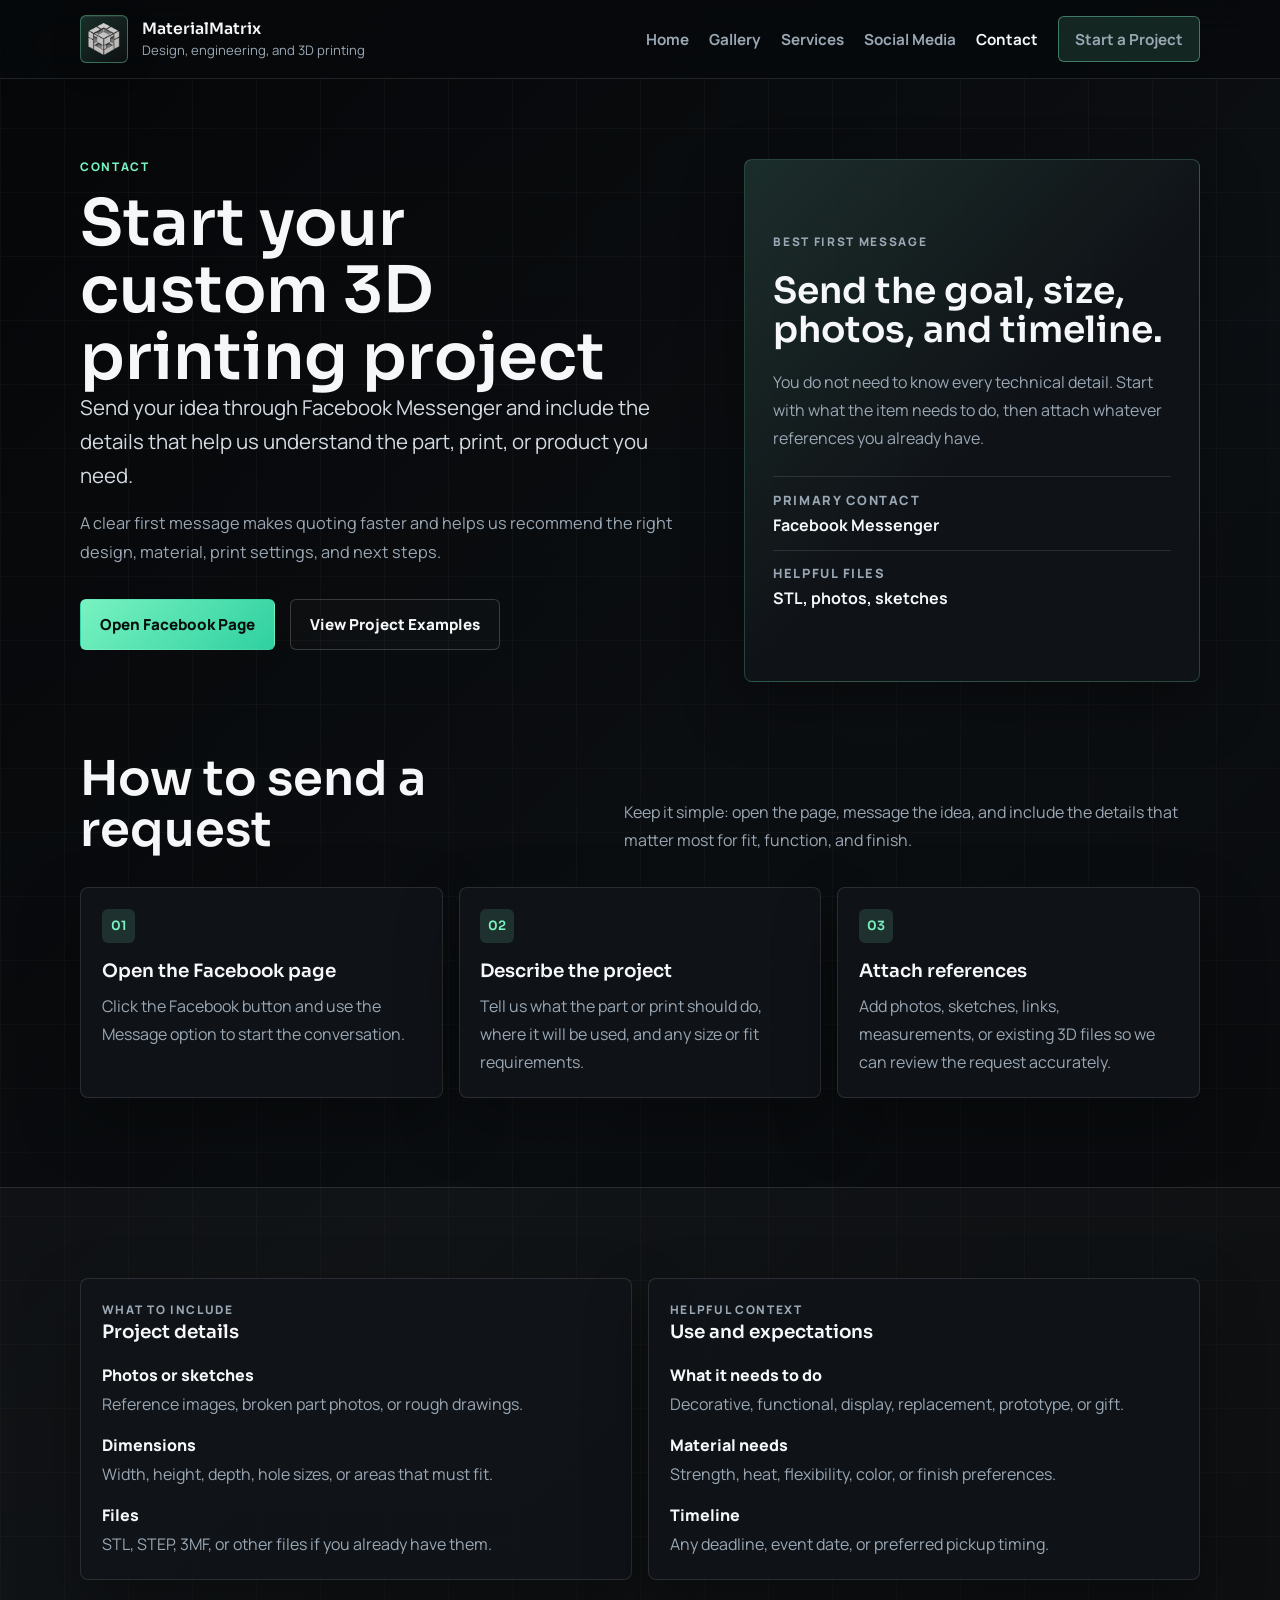
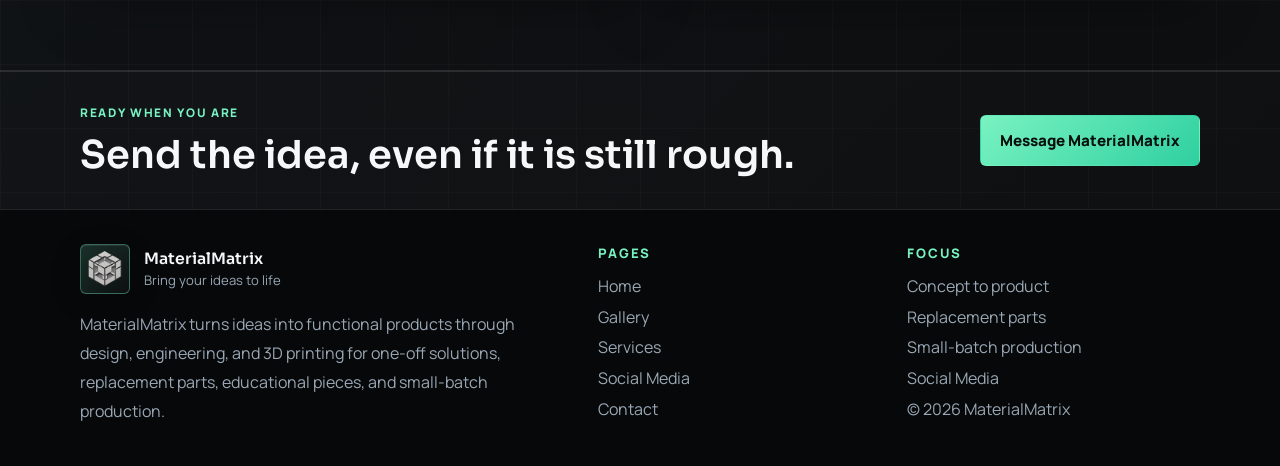
==== contact.html @ 92d4cbe0 "reformatted contact page" ====
<!DOCTYPE html>
<html lang="en">
  <head>
    <meta charset="UTF-8" />
    <meta name="viewport" content="width=device-width, initial-scale=1.0" />
    <meta
      name="description"
      content="Contact Material Matrix for custom 3D printing in Papillion, Omaha, Council Bluffs, and nearby areas. Send project requests through Facebook Messenger with photos, dimensions, files, and part details."
    />
    <link rel="canonical" href="https://materialmatrix.github.io/contact.html" />
    <meta name="author" content="Material Matrix" />
    <meta property="og:locale" content="en_US" />
    <meta property="og:type" content="website" />
    <meta property="og:site_name" content="Material Matrix" />
    <meta property="og:title" content="Contact Material Matrix | Custom 3D Printing Papillion" />
    <meta
      property="og:description"
      content="Contact Material Matrix for custom 3D printing in Papillion, Omaha, Council Bluffs, and nearby areas. Send project requests through Facebook Messenger with photos, dimensions, files, and part details."
    />
    <meta property="og:url" content="https://materialmatrix.github.io/contact.html" />
    <meta
      property="og:image"
      content="https://materialmatrix.github.io/assets/images/work/tacoma-tailgate.jpg"
    />
    <meta
      property="og:image:alt"
      content="Contact Material Matrix to start a custom 3D printing project"
    />
    <meta name="twitter:card" content="summary_large_image" />
    <meta
      name="twitter:title"
      content="Contact Material Matrix | Custom 3D Printing Papillion"
    />
    <meta
      name="twitter:description"
      content="Start a custom 3D printing or design project with Material Matrix through Facebook Messenger."
    />
    <meta
      name="twitter:image"
      content="https://materialmatrix.github.io/assets/images/work/tacoma-tailgate.jpg"
    />
    <title>MaterialMatrix | Contact</title>
    <link rel="preconnect" href="https://fonts.googleapis.com" />
    <link rel="preconnect" href="https://fonts.gstatic.com" crossorigin />
    <link
      href="https://fonts.googleapis.com/css2?family=Manrope:wght@400;500;600;700;800&family=Sora:wght@400;500;600;700&display=swap"
      rel="stylesheet"
    />
    <link rel="icon" type="image/png" href="assets/images/materialmatrix-logo.png" />
    <link rel="stylesheet" href="assets/css/styles.css?v=20260602" />
    <script src="assets/js/main.js" defer></script>
    <script type="application/ld+json">
      {
        "@context": "https://schema.org",
        "@type": "ContactPage",
        "name": "Contact Material Matrix",
        "url": "https://materialmatrix.github.io/contact.html",
        "description": "Start a custom 3D printing or design project with Material Matrix in Papillion, Omaha, Council Bluffs, Carter Lake, and surrounding areas.",
        "mainEntity": {
          "@type": "LocalBusiness",
          "@id": "https://materialmatrix.github.io/#localbusiness",
          "email": "mailto:materialmatrix3d@gmail.com",
          "openingHours": "Mo-Su 00:00-23:59",
          "sameAs": [
            "https://www.facebook.com/profile.php?id=61560763095133"
          ]
        }
      }
    </script>
  </head>
  <body>
    <header class="site-header">
      <div class="container nav-shell">
        <a class="brand" href="index.html">
          <span class="brand-mark">
            <img
              class="brand-logo"
              src="assets/images/materialmatrix-logo.png"
              alt=""
            />
          </span>
          <span class="brand-copy">
            <strong>MaterialMatrix</strong>
            <span>Design, engineering, and 3D printing</span>
          </span>
        </a>

        <button
          class="nav-toggle"
          type="button"
          aria-expanded="false"
          aria-label="Toggle navigation"
          data-nav-toggle
        >
          <span></span>
          <span></span>
          <span></span>
        </button>

        <nav class="site-nav" aria-label="Primary navigation" data-nav>
          <a href="index.html">Home</a>
          <a href="gallery.html">Gallery</a>
          <a href="services.html">Services</a>
          <a href="social-media.html">Social Media</a>
          <a class="active" aria-current="page" href="contact.html">Contact</a>
          <a class="nav-cta" href="contact.html">Start a Project</a>
        </nav>
      </div>
    </header>

    <main>
      <section class="page-hero contact-hero">
        <div class="container contact-hero-grid">
          <div class="contact-hero-copy">
            <p class="eyebrow">Contact</p>
            <h1>Start your custom 3D printing project</h1>
            <p class="hero-text">
              Send your idea through Facebook Messenger and include the details
              that help us understand the part, print, or product you need.
            </p>
            <p class="supporting-copy">
              A clear first message makes quoting faster and helps us recommend
              the right design, material, print settings, and next steps.
            </p>
            <div class="hero-actions">
              <a
                class="button button-primary"
                href="https://www.facebook.com/profile.php?id=61560763095133"
                target="_blank"
                rel="noreferrer"
                >Open Facebook Page</a
              >
              <a class="button button-secondary" href="gallery.html"
                >View Project Examples</a
              >
            </div>
          </div>

          <aside class="contact-action-panel" aria-label="Project request summary">
            <p class="eyebrow">Best first message</p>
            <h2>Send the goal, size, photos, and timeline.</h2>
            <p>
              You do not need to know every technical detail. Start with what
              the item needs to do, then attach whatever references you already
              have.
            </p>
            <div class="contact-response-grid">
              <div>
                <span>Primary contact</span>
                <strong>Facebook Messenger</strong>
              </div>
              <div>
                <span>Helpful files</span>
                <strong>STL, photos, sketches</strong>
              </div>
            </div>
          </aside>
        </div>
      </section>

      <section class="section contact-process-section">
        <div class="container">
          <div class="section-heading">
            <h2>How to send a request</h2>
            <p>
              Keep it simple: open the page, message the idea, and include the
              details that matter most for fit, function, and finish.
            </p>
          </div>

          <div class="contact-process-grid">
            <article class="process-step">
              <span class="step-index">01</span>
              <h3>Open the Facebook page</h3>
              <p>
                Click the Facebook button and use the Message option to start
                the conversation.
              </p>
            </article>

            <article class="process-step">
              <span class="step-index">02</span>
              <h3>Describe the project</h3>
              <p>
                Tell us what the part or print should do, where it will be used,
                and any size or fit requirements.
              </p>
            </article>

            <article class="process-step">
              <span class="step-index">03</span>
              <h3>Attach references</h3>
              <p>
                Add photos, sketches, links, measurements, or existing 3D files
                so we can review the request accurately.
              </p>
            </article>
          </div>
        </div>
      </section>

      <section class="section section-alt">
        <div class="container contact-details-grid">
          <article class="info-card">
            <p class="eyebrow">What to include</p>
            <h3>Project details</h3>
            <div class="detail-stack">
              <div class="detail-item">
                <strong>Photos or sketches</strong>
                <span>Reference images, broken part photos, or rough drawings.</span>
              </div>
              <div class="detail-item">
                <strong>Dimensions</strong>
                <span>Width, height, depth, hole sizes, or areas that must fit.</span>
              </div>
              <div class="detail-item">
                <strong>Files</strong>
                <span>STL, STEP, 3MF, or other files if you already have them.</span>
              </div>
            </div>
          </article>

          <article class="info-card">
            <p class="eyebrow">Helpful context</p>
            <h3>Use and expectations</h3>
            <div class="detail-stack">
              <div class="detail-item">
                <strong>What it needs to do</strong>
                <span>Decorative, functional, display, replacement, prototype, or gift.</span>
              </div>
              <div class="detail-item">
                <strong>Material needs</strong>
                <span>Strength, heat, flexibility, color, or finish preferences.</span>
              </div>
              <div class="detail-item">
                <strong>Timeline</strong>
                <span>Any deadline, event date, or preferred pickup timing.</span>
              </div>
            </div>
          </article>
        </div>
      </section>

      <section class="cta-band">
        <div class="container cta-band-inner">
          <div>
            <p class="eyebrow">Ready when you are</p>
            <h2>Send the idea, even if it is still rough.</h2>
          </div>
          <a
            class="button button-primary"
            href="https://www.facebook.com/profile.php?id=61560763095133"
            target="_blank"
            rel="noreferrer"
            >Message MaterialMatrix</a
          >
        </div>
      </section>
    </main>

    <footer class="site-footer">
      <div class="container footer-grid">
        <div>
          <a class="brand footer-brand" href="index.html">
            <span class="brand-mark">
              <img
                class="brand-logo"
                src="assets/images/materialmatrix-logo.png"
                alt=""
              />
            </span>
            <span class="brand-copy">
              <strong>MaterialMatrix</strong>
              <span>Bring your ideas to life</span>
            </span>
          </a>
          <p class="footer-copy">
            MaterialMatrix turns ideas into functional products through design,
            engineering, and 3D printing for one-off solutions, replacement
            parts, educational pieces, and small-batch production.
          </p>
        </div>

        <div>
          <p class="footer-heading">Pages</p>
          <div class="footer-links">
            <a href="index.html">Home</a>
            <a href="gallery.html">Gallery</a>
            <a href="services.html">Services</a>
            <a href="social-media.html">Social Media</a>
            <a href="contact.html">Contact</a>
          </div>
        </div>

        <div>
          <p class="footer-heading">Focus</p>
          <div class="footer-links">
            <span>Concept to product</span>
            <span>Replacement parts</span>
            <span>Small-batch production</span>
            <a href="social-media.html">Social Media</a>
            <span>&copy; <span data-year></span> MaterialMatrix</span>
          </div>
        </div>
      </div>
    </footer>
  </body>
</html>
---- assets/css/styles.css ----
:root {
  --bg: #090b0d;
  --bg-elevated: rgba(16, 20, 24, 0.88);
  --bg-soft: rgba(27, 33, 40, 0.88);
  --panel: rgba(18, 22, 27, 0.94);
  --border: rgba(255, 255, 255, 0.11);
  --border-strong: rgba(255, 255, 255, 0.18);
  --text: #f5f7f9;
  --text-soft: #d4dbe2;
  --muted: #9aa7b4;
  --accent: #79f2c1;
  --accent-strong: #2fd0a0;
  --accent-soft: rgba(121, 242, 193, 0.12);
  --shadow: 0 24px 60px rgba(0, 0, 0, 0.34);
  --max-width: 1120px;
  --radius: 8px;
}

*,
*::before,
*::after {
  box-sizing: border-box;
}

html {
  scroll-behavior: smooth;
}

body {
  margin: 0;
  min-height: 100vh;
  overflow-x: hidden;
  font-family: "Manrope", sans-serif;
  color: var(--text);
  background:
    linear-gradient(180deg, rgba(0, 0, 0, 0.16), rgba(0, 0, 0, 0.38)),
    linear-gradient(rgba(255, 255, 255, 0.03) 1px, transparent 1px),
    linear-gradient(90deg, rgba(255, 255, 255, 0.03) 1px, transparent 1px),
    linear-gradient(135deg, #060709 0%, #0f1317 48%, #090b0d 100%);
  background-size: auto, 64px 64px, 64px 64px, auto;
}

img {
  display: block;
  max-width: 100%;
}

a {
  color: inherit;
  text-decoration: none;
}

button,
input,
textarea,
select {
  font: inherit;
}

.container {
  width: min(var(--max-width), calc(100% - 2rem));
  margin: 0 auto;
}

.eyebrow {
  margin: 0 0 0.85rem;
  font-size: 0.74rem;
  font-weight: 800;
  line-height: 1.4;
  letter-spacing: 0.14em;
  text-transform: uppercase;
  color: var(--accent);
}

.supporting-copy {
  margin: 0;
  max-width: 38rem;
  font-size: 1.02rem;
  line-height: 1.8;
  color: var(--muted);
}

.section-title,
.section-heading h2,
.cta-band h2,
.page-hero h1,
.hero h1,
.contact-form-card h2,
.contact-sidecard h2 {
  margin: 0;
  font-family: "Sora", sans-serif;
  font-weight: 600;
  line-height: 1.05;
}

.site-header {
  position: sticky;
  top: 0;
  z-index: 100;
  border-bottom: 1px solid var(--border);
  background: rgba(7, 9, 11, 0.82);
  backdrop-filter: blur(18px);
}

.nav-shell {
  position: relative;
  display: flex;
  align-items: center;
  justify-content: space-between;
  gap: 1.25rem;
  min-height: 4.9rem;
}

.brand {
  display: inline-flex;
  align-items: center;
  gap: 0.85rem;
  min-width: 0;
}

.brand-mark {
  display: inline-flex;
  align-items: center;
  justify-content: center;
  width: 3rem;
  height: 3rem;
  flex: 0 0 auto;
  padding: 0.28rem;
  border: 1px solid rgba(121, 242, 193, 0.38);
  border-radius: 6px;
  background: linear-gradient(135deg, rgba(121, 242, 193, 0.18), rgba(255, 255, 255, 0.04));
  box-shadow: inset 0 1px 0 rgba(255, 255, 255, 0.08);
}

.brand-logo {
  width: 100%;
  height: 100%;
  object-fit: contain;
  filter: drop-shadow(0 8px 18px rgba(0, 0, 0, 0.28));
}

.brand-copy {
  display: grid;
  gap: 0.1rem;
}

.brand-copy strong {
  font-family: "Sora", sans-serif;
  font-size: 0.98rem;
  font-weight: 600;
}

.brand-copy span:last-child {
  font-size: 0.82rem;
  color: var(--muted);
}

.site-nav {
  display: flex;
  align-items: center;
  gap: 1.25rem;
}

.site-nav a {
  font-size: 0.95rem;
  font-weight: 700;
  color: var(--muted);
  transition: color 160ms ease, border-color 160ms ease, background-color 160ms ease;
}

.site-nav a:hover,
.site-nav a.active {
  color: var(--text);
}

.nav-cta {
  display: inline-flex;
  align-items: center;
  justify-content: center;
  min-height: 2.9rem;
  padding: 0 1rem;
  border: 1px solid rgba(121, 242, 193, 0.42);
  border-radius: 6px;
  background: rgba(121, 242, 193, 0.12);
  color: var(--text);
  cursor: pointer;
}

.nav-toggle {
  display: none;
  width: 3rem;
  height: 3rem;
  padding: 0.7rem;
  border: 1px solid var(--border);
  border-radius: 6px;
  background: rgba(255, 255, 255, 0.03);
  color: var(--text);
  cursor: pointer;
}

.nav-toggle span {
  display: block;
  width: 100%;
  height: 2px;
  margin: 0.22rem 0;
  background: currentColor;
}

.hero {
  padding: clamp(4rem, 8vw, 7rem) 0 4rem;
}

.hero-grid,
.page-hero-grid,
.showcase-grid,
.split-grid,
.contact-layout {
  display: grid;
  grid-template-columns: minmax(0, 1.04fr) minmax(0, 0.96fr);
  gap: clamp(1.5rem, 4vw, 3.25rem);
  align-items: center;
}

.hero-grid > *,
.page-hero-grid > *,
.showcase-grid > *,
.split-grid > *,
.contact-layout > * {
  min-width: 0;
}

.hero h1 {
  max-width: 9ch;
  font-size: clamp(2.75rem, 7vw, 5.5rem);
}

.hero-text {
  margin: 0 0 1rem;
  font-size: clamp(1.08rem, 2vw, 1.28rem);
  line-height: 1.65;
  color: var(--text-soft);
}

.hero-actions {
  display: flex;
  flex-wrap: wrap;
  gap: 0.9rem;
  margin: 2rem 0;
}

.button {
  display: inline-flex;
  align-items: center;
  justify-content: center;
  min-height: 3.2rem;
  padding: 0 1.2rem;
  border: 1px solid transparent;
  border-radius: 6px;
  font-size: 0.95rem;
  font-weight: 800;
  line-height: 1;
  cursor: pointer;
  transition: transform 160ms ease, border-color 160ms ease, background-color 160ms ease;
}

.button:hover {
  transform: translateY(-1px);
}

.button-primary {
  background: linear-gradient(135deg, var(--accent), var(--accent-strong));
  color: #07100d;
}

.button-secondary {
  border-color: var(--border-strong);
  background: rgba(255, 255, 255, 0.02);
  color: var(--text);
}

.hero-media img,
.page-image img,
.showcase-panel img,
.gallery-card img {
  width: 100%;
  border: 1px solid var(--border);
  border-radius: var(--radius);
  box-shadow: var(--shadow);
  object-fit: cover;
}

.hero-media img {
  aspect-ratio: 4 / 5;
}

.hero-media-banner img {
  aspect-ratio: 1 / 1;
  height: auto;
  object-fit: contain;
  object-position: center;
}

.page-image img {
  aspect-ratio: 4 / 5;
  transition: opacity 280ms ease, transform 280ms ease;
}

.page-image,
.gallery-card-media {
  position: relative;
}

.page-image.is-rotating img,
.gallery-card-media.is-rotating img.is-active {
  opacity: 0.45;
  transform: scale(0.985);
}

.page-image-controls {
  position: absolute;
  right: 1rem;
  bottom: 1rem;
  z-index: 3;
  display: flex;
  gap: 0.55rem;
}

.page-image-button {
  display: inline-flex;
  align-items: center;
  justify-content: center;
  width: 2.6rem;
  height: 2.6rem;
  padding: 0;
  border: 1px solid rgba(121, 242, 193, 0.22);
  border-radius: 999px;
  background: rgba(9, 11, 13, 0.74);
  color: var(--text);
  box-shadow: var(--shadow);
  backdrop-filter: blur(12px);
  cursor: pointer;
  transition: transform 160ms ease, border-color 160ms ease, background-color 160ms ease;
}

.page-image-button:hover {
  transform: translateY(-1px);
  border-color: rgba(121, 242, 193, 0.44);
  background: rgba(17, 21, 25, 0.9);
}

.page-image-button:focus-visible {
  outline: 2px solid rgba(121, 242, 193, 0.7);
  outline-offset: 3px;
}

.page-image-button:disabled {
  opacity: 0.45;
  cursor: default;
  transform: none;
}

.page-image-button span {
  font-size: 1rem;
  line-height: 1;
}

.page-image-progress {
  position: absolute;
  right: 1rem;
  bottom: 0.7rem;
  left: 1rem;
  z-index: 1;
  pointer-events: none;
  height: 0.22rem;
  overflow: hidden;
  border-radius: 999px;
  background: rgba(255, 255, 255, 0.14);
  box-shadow: inset 0 1px 0 rgba(255, 255, 255, 0.06);
}

.page-image-progress-bar {
  display: block;
  width: 100%;
  height: 100%;
  transform: scaleX(0);
  transform-origin: left center;
  background: linear-gradient(90deg, var(--accent), var(--accent-strong));
}

.showcase-panel img {
  aspect-ratio: 4 / 5;
}

.gallery-card img {
  aspect-ratio: 4 / 5;
  margin-bottom: 1rem;
}

.gallery-card-media {
  aspect-ratio: 4 / 5;
  margin-bottom: 1rem;
  overflow: hidden;
  border-radius: var(--radius);
}

.gallery-card-media img {
  position: absolute;
  inset: 0;
  display: block;
  height: 100%;
  margin-bottom: 0;
  opacity: 0;
  transition: opacity 280ms ease, transform 280ms ease;
}

.gallery-card-media img.is-active {
  opacity: 1;
}

.gallery-card-media-contain {
  background: #111719;
}

.gallery-card-media-contain img {
  object-fit: contain;
}

.hero-meta,
.metrics-grid,
.grid-3,
.services-grid,
.gallery-grid,
.process-grid,
.footer-grid {
  display: grid;
  gap: 1rem;
}

.hero-meta {
  grid-template-columns: repeat(3, minmax(0, 1fr));
  margin-top: 1.75rem;
}

.hero-meta div {
  padding-top: 0.9rem;
  border-top: 1px solid var(--border);
}

.hero-meta span {
  display: block;
  margin-bottom: 0.35rem;
  font-size: 0.74rem;
  font-weight: 800;
  line-height: 1.4;
  letter-spacing: 0.14em;
  text-transform: uppercase;
  color: var(--muted);
}

.hero-meta strong {
  display: block;
  font-size: 0.97rem;
  line-height: 1.6;
}

.metrics-strip {
  border-top: 1px solid var(--border);
  border-bottom: 1px solid var(--border);
  background:
    radial-gradient(circle at 20% 0%, rgba(121, 242, 193, 0.1), transparent 34rem),
    rgba(255, 255, 255, 0.02);
}

.metrics-grid {
  grid-template-columns: repeat(2, minmax(0, 1fr));
  padding: 1.35rem 0;
}

.metric {
  min-height: 9rem;
  padding: 1.25rem;
  border: 1px solid var(--border);
  border-radius: var(--radius);
  background: linear-gradient(135deg, rgba(18, 22, 27, 0.78), rgba(18, 22, 27, 0.42));
}

.metric strong {
  display: block;
  margin-bottom: 0.3rem;
  font-family: "Sora", sans-serif;
  font-size: 1.18rem;
  font-weight: 600;
}

.metric-label {
  display: block;
  margin-bottom: 0.35rem;
  font-size: 0.74rem;
  font-weight: 800;
  letter-spacing: 0.14em;
  text-transform: uppercase;
  color: var(--accent);
}

.metric .metric-count {
  color: var(--text);
  font-size: clamp(2rem, 5vw, 3rem);
  line-height: 1;
}

.metric span {
  color: var(--muted);
  line-height: 1.7;
}

.section {
  padding: clamp(3.5rem, 7vw, 6rem) 0;
}

.section-alt {
  background: rgba(255, 255, 255, 0.025);
  border-top: 1px solid var(--border);
  border-bottom: 1px solid var(--border);
}

.page-hero {
  padding: clamp(3.5rem, 7vw, 5rem) 0 2.5rem;
}

.page-hero h1 {
  max-width: 12ch;
  font-size: clamp(2.35rem, 5vw, 4.1rem);
}

.section-heading {
  display: flex;
  align-items: end;
  justify-content: space-between;
  gap: 1.5rem;
  margin-bottom: 2rem;
}

.section-heading h2 {
  max-width: 10ch;
  font-size: clamp(2rem, 4vw, 3rem);
}

.section-heading p {
  margin: 0;
  max-width: 36rem;
  color: var(--muted);
  line-height: 1.8;
}

.grid-3,
.gallery-grid {
  grid-template-columns: repeat(3, minmax(0, 1fr));
}

.services-grid {
  grid-template-columns: repeat(2, minmax(0, 1fr));
}

.process-grid {
  grid-template-columns: repeat(4, minmax(0, 1fr));
}

.feature-card,
.service-card,
.gallery-card,
.process-step,
.info-card,
.contact-form-card,
.contact-sidecard {
  padding: 1.3rem;
  border: 1px solid var(--border);
  border-radius: var(--radius);
  background: var(--bg-elevated);
  box-shadow: var(--shadow);
}

.feature-card h3,
.service-card h3,
.gallery-card h3,
.process-step h3,
.info-card h3 {
  margin: 0 0 0.65rem;
  font-family: "Sora", sans-serif;
  font-size: 1.15rem;
  font-weight: 600;
}

.feature-card p,
.service-card p,
.gallery-card p,
.process-step p,
.info-card p,
.contact-form-card p,
.contact-sidecard p,
.detail-item span {
  margin: 0;
  color: var(--muted);
  line-height: 1.75;
}

.detail-stack {
  display: grid;
  gap: 1rem;
  margin-top: 1.3rem;
}

.detail-item {
  display: grid;
  gap: 0.25rem;
}

.detail-item strong {
  font-size: 1rem;
  font-weight: 800;
}

.showcase-panel {
  display: grid;
  gap: 1rem;
}

.tag-list {
  display: flex;
  flex-wrap: wrap;
  gap: 0.55rem;
}

.tag {
  display: inline-flex;
  align-items: center;
  justify-content: center;
  min-height: 2rem;
  padding: 0 0.72rem;
  border: 1px solid rgba(121, 242, 193, 0.22);
  border-radius: 999px;
  background: var(--accent-soft);
  font-size: 0.82rem;
  font-weight: 700;
  color: var(--text-soft);
}

.material-tags {
  margin-top: 1.5rem;
}

.step-index {
  display: inline-flex;
  align-items: center;
  justify-content: center;
  width: 2.1rem;
  height: 2.1rem;
  margin-bottom: 1rem;
  border-radius: 6px;
  background: rgba(121, 242, 193, 0.14);
  color: var(--accent);
  font-family: "Sora", sans-serif;
  font-size: 0.8rem;
  font-weight: 600;
}

.cta-band {
  padding: 2.1rem 0;
  border-top: 1px solid var(--border);
  background: rgba(255, 255, 255, 0.03);
}

.cta-band-inner {
  display: flex;
  align-items: center;
  justify-content: space-between;
  gap: 1.5rem;
}

.cta-band h2 {
  font-size: clamp(1.8rem, 3vw, 2.5rem);
}

.site-footer {
  border-top: 1px solid var(--border);
  background: rgba(6, 8, 10, 0.88);
}

.footer-grid {
  grid-template-columns: 1.2fr 0.7fr 0.7fr;
  padding: 2.1rem 0 2.5rem;
}

.footer-brand {
  margin-bottom: 1rem;
}

.footer-brand .brand-mark {
  width: 3.15rem;
  height: 3.15rem;
}

.footer-heading {
  margin: 0 0 0.8rem;
  font-size: 0.82rem;
  font-weight: 800;
  letter-spacing: 0.14em;
  text-transform: uppercase;
  color: var(--accent);
}

.footer-copy {
  margin: 0;
  max-width: 30rem;
  color: var(--muted);
  line-height: 1.8;
}

.footer-links {
  display: grid;
  gap: 0.55rem;
}

.footer-links a,
.footer-links span {
  color: var(--muted);
}

.contact-form-card h2,
.contact-sidecard h2 {
  margin-bottom: 1.2rem;
  font-size: clamp(1.7rem, 3vw, 2.15rem);
}

.field-grid {
  display: grid;
  grid-template-columns: repeat(2, minmax(0, 1fr));
  gap: 1rem;
}

.field {
  display: grid;
  gap: 0.45rem;
  margin-bottom: 1rem;
}

.field span {
  font-size: 0.9rem;
  font-weight: 700;
  color: var(--text-soft);
}

.field input,
.field select,
.field textarea {
  width: 100%;
  padding: 0.92rem 1rem;
  border: 1px solid var(--border);
  border-radius: 6px;
  background: rgba(7, 9, 11, 0.8);
  color: var(--text);
  transition: border-color 160ms ease, box-shadow 160ms ease;
}

.field textarea {
  min-height: 9.5rem;
  resize: vertical;
}

.field input:focus,
.field select:focus,
.field textarea:focus {
  outline: none;
  border-color: rgba(121, 242, 193, 0.45);
  box-shadow: 0 0 0 3px rgba(121, 242, 193, 0.12);
}

.form-status {
  margin-top: 1rem;
  padding: 0.9rem 1rem;
  border: 1px solid rgba(121, 242, 193, 0.26);
  border-radius: 6px;
  background: rgba(121, 242, 193, 0.08);
  color: var(--text-soft);
}

.contact-note {
  margin-top: 1.5rem;
  padding-top: 1.25rem;
  border-top: 1px solid var(--border);
}

.youtube-note {
  display: grid;
  gap: 0.9rem;
}

.youtube-note h3 {
  margin: 0;
  font-family: "Sora", sans-serif;
  font-size: 1.05rem;
  font-weight: 600;
}

.social-button {
  width: fit-content;
}

.contact-side-stack {
  display: grid;
  gap: 1rem;
}

.contact-redirect-inner {
  display: grid;
  gap: 1rem;
  max-width: 42rem;
}

.contact-hero {
  padding-bottom: clamp(3rem, 6vw, 4.5rem);
}

.contact-hero-grid {
  display: grid;
  grid-template-columns: minmax(0, 1.15fr) minmax(18rem, 0.85fr);
  gap: clamp(1.4rem, 4vw, 3rem);
  align-items: stretch;
}

.contact-hero-copy {
  display: grid;
  align-content: center;
}

.contact-hero-copy h1 {
  max-width: 12ch;
}

.contact-action-panel {
  display: grid;
  align-content: center;
  gap: 1.15rem;
  min-height: 100%;
  padding: clamp(1.25rem, 3vw, 1.75rem);
  border: 1px solid rgba(121, 242, 193, 0.22);
  border-radius: var(--radius);
  background:
    linear-gradient(135deg, rgba(121, 242, 193, 0.12), transparent 54%),
    var(--bg-elevated);
  box-shadow: var(--shadow);
}

.contact-action-panel h2 {
  margin: 0;
  font-family: "Sora", sans-serif;
  font-size: clamp(1.65rem, 3vw, 2.25rem);
  font-weight: 600;
  line-height: 1.1;
}

.contact-action-panel p {
  margin: 0;
  color: var(--muted);
  line-height: 1.75;
}

.contact-response-grid {
  display: grid;
  gap: 0.8rem;
  margin-top: 0.35rem;
}

.contact-response-grid div {
  padding-top: 0.85rem;
  border-top: 1px solid var(--border);
}

.contact-response-grid span {
  display: block;
  margin-bottom: 0.25rem;
  color: var(--muted);
  font-size: 0.8rem;
  font-weight: 800;
  letter-spacing: 0.12em;
  text-transform: uppercase;
}

.contact-response-grid strong {
  display: block;
  font-size: 1rem;
  line-height: 1.5;
}

.contact-process-section {
  padding-top: 0;
}

.contact-process-grid,
.contact-details-grid {
  display: grid;
  grid-template-columns: repeat(3, minmax(0, 1fr));
  gap: 1rem;
}

.contact-details-grid {
  grid-template-columns: repeat(2, minmax(0, 1fr));
}

.contact-inline-steps {
  display: grid;
  gap: 0.85rem;
  margin-top: 1.4rem;
}

.contact-inline-steps p {
  margin: 0;
  color: var(--text-soft);
  line-height: 1.7;
}

.qr-link {
  display: block;
  width: fit-content;
}

.qr-image {
  width: clamp(12rem, 60vw, 18rem);
  max-width: 100%;
  aspect-ratio: 1;
  height: auto;
  border: 8px solid #ffffff;
  border-radius: 0;
  background: #ffffff;
  image-rendering: auto;
  object-fit: contain;
}

@media (max-width: 960px) {
  .hero-grid,
  .page-hero-grid,
  .showcase-grid,
  .split-grid,
  .contact-layout,
  .contact-hero-grid,
  .section-heading,
  .cta-band-inner,
  .footer-grid {
    grid-template-columns: 1fr;
  }

  .section-heading,
  .cta-band-inner {
    display: grid;
  }

  .hero-meta,
  .metrics-grid,
  .grid-3,
  .gallery-grid,
  .services-grid,
  .contact-process-grid,
  .contact-details-grid,
  .process-grid,
  .footer-grid {
    grid-template-columns: repeat(2, minmax(0, 1fr));
  }

  .page-image {
    order: -1;
  }
}

@media (max-width: 720px) {
  .nav-toggle {
    display: inline-flex;
    flex-direction: column;
    align-items: stretch;
    justify-content: center;
  }

  .site-nav {
    position: absolute;
    top: calc(100% + 0.75rem);
    left: 1rem;
    right: 1rem;
    display: none;
    flex-direction: column;
    align-items: stretch;
    padding: 1rem;
    border: 1px solid var(--border);
    border-radius: var(--radius);
    background: rgba(9, 11, 13, 0.96);
    box-shadow: var(--shadow);
  }

  .site-nav.is-open {
    display: flex;
  }

  .site-nav a,
  .nav-cta {
    width: 100%;
    min-height: 2.9rem;
  }

  .hero,
  .page-hero {
    padding-top: 3rem;
  }

  .hero-meta,
  .metrics-grid,
  .grid-3,
  .gallery-grid,
  .services-grid,
  .contact-process-grid,
  .contact-details-grid,
  .process-grid,
  .field-grid,
  .footer-grid {
    grid-template-columns: 1fr;
  }

  .contact-hero-copy h1 {
    max-width: 11ch;
  }

  .contact-action-panel {
    padding: 1.15rem;
  }

  .hero h1 {
    font-size: clamp(2.2rem, 12vw, 3.3rem);
    max-width: 10ch;
  }

  .hero-media-banner img {
    aspect-ratio: 1 / 1;
    height: auto;
    object-fit: contain;
  }

  .hero-copy {
    max-width: 19rem;
  }

  .hero-text,
  .supporting-copy,
  .section-heading p {
    font-size: 0.98rem;
  }

  .page-image-controls {
    right: 0.8rem;
    bottom: 0.8rem;
  }

  .page-image-button {
    width: 2.35rem;
    height: 2.35rem;
  }

  .page-image-progress {
    right: 0.8rem;
    bottom: 0.55rem;
    left: 0.8rem;
  }

  .brand-copy span:last-child {
    display: none;
  }
}
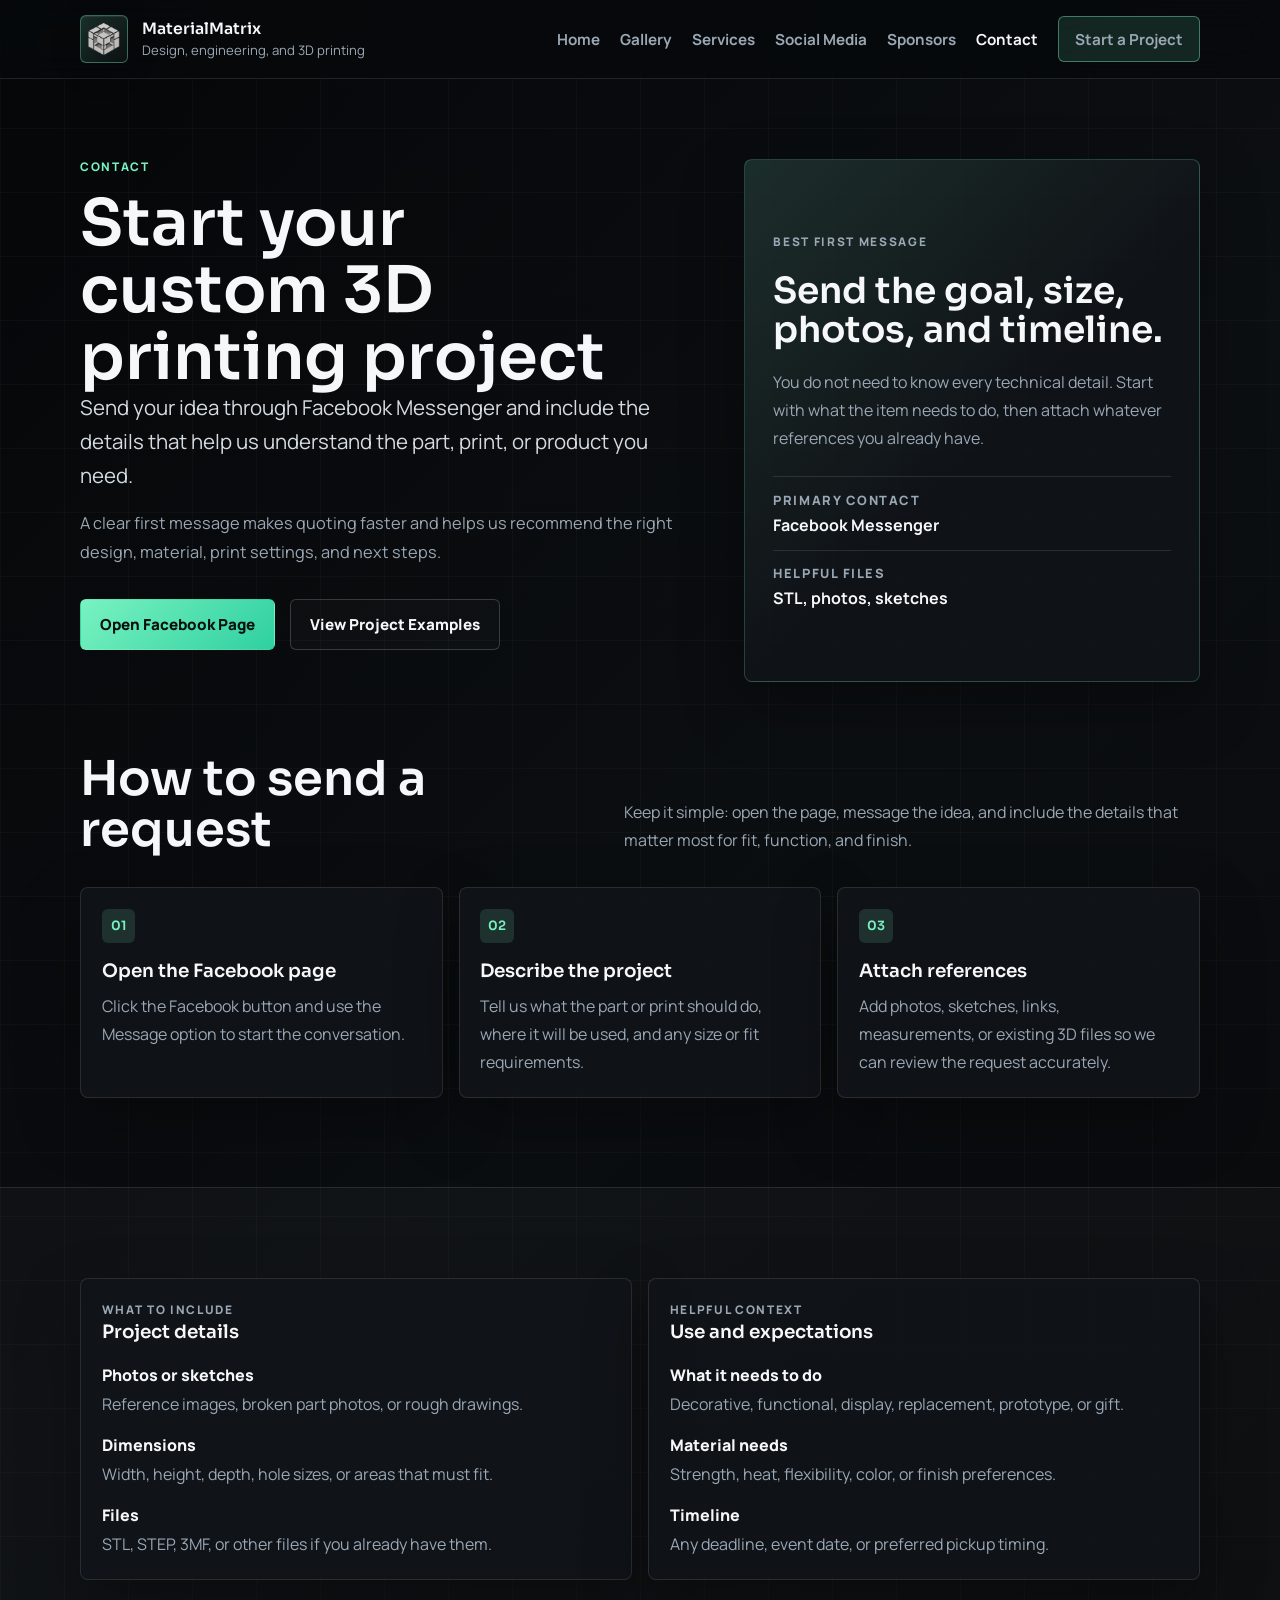
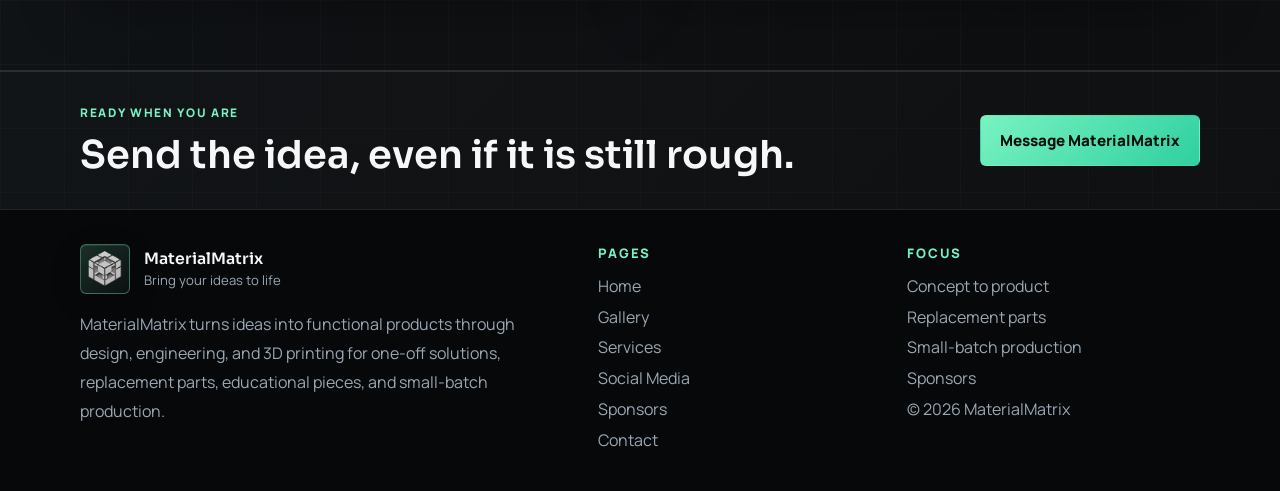
==== commit 4b641dc0: "Added Sponsors page" ====
--- a/contact.html
+++ b/contact.html
@@ -102,6 +102,7 @@
           <a href="gallery.html">Gallery</a>
           <a href="services.html">Services</a>
           <a href="social-media.html">Social Media</a>
+          <a href="sponsors.html">Sponsors</a>
           <a class="active" aria-current="page" href="contact.html">Contact</a>
           <a class="nav-cta" href="contact.html">Start a Project</a>
         </nav>
@@ -288,6 +289,7 @@
             <a href="gallery.html">Gallery</a>
             <a href="services.html">Services</a>
             <a href="social-media.html">Social Media</a>
+            <a href="sponsors.html">Sponsors</a>
             <a href="contact.html">Contact</a>
           </div>
         </div>
@@ -298,7 +300,7 @@
             <span>Concept to product</span>
             <span>Replacement parts</span>
             <span>Small-batch production</span>
-            <a href="social-media.html">Social Media</a>
+            <a href="sponsors.html">Sponsors</a>
             <span>&copy; <span data-year></span> MaterialMatrix</span>
           </div>
         </div>
--- a/assets/css/styles.css
+++ b/assets/css/styles.css
@@ -850,6 +850,21 @@
   box-shadow: var(--shadow);
 }
 
+.sponsors-hero {
+  padding-bottom: clamp(3rem, 6vw, 4.5rem);
+}
+
+.sponsors-hero-grid {
+  display: grid;
+  grid-template-columns: minmax(0, 1.12fr) minmax(18rem, 0.88fr);
+  gap: clamp(1.4rem, 4vw, 3rem);
+  align-items: stretch;
+}
+
+.sponsors-hero-grid h1 {
+  max-width: 11ch;
+}
+
 .contact-action-panel h2 {
   margin: 0;
   font-family: "Sora", sans-serif;
@@ -859,6 +874,34 @@
 }
 
 .contact-action-panel p {
+  margin: 0;
+  color: var(--muted);
+  line-height: 1.75;
+}
+
+.sponsor-status-panel {
+  display: grid;
+  align-content: center;
+  gap: 1.15rem;
+  min-height: 100%;
+  padding: clamp(1.25rem, 3vw, 1.75rem);
+  border: 1px dashed rgba(121, 242, 193, 0.32);
+  border-radius: var(--radius);
+  background:
+    linear-gradient(135deg, rgba(121, 242, 193, 0.1), transparent 56%),
+    var(--bg-elevated);
+  box-shadow: var(--shadow);
+}
+
+.sponsor-status-panel h2 {
+  margin: 0;
+  font-family: "Sora", sans-serif;
+  font-size: clamp(1.65rem, 3vw, 2.25rem);
+  font-weight: 600;
+  line-height: 1.1;
+}
+
+.sponsor-status-panel p {
   margin: 0;
   color: var(--muted);
   line-height: 1.75;
@@ -895,6 +938,10 @@
   padding-top: 0;
 }
 
+.sponsor-slots-section {
+  padding-top: 0;
+}
+
 .contact-process-grid,
 .contact-details-grid {
   display: grid;
@@ -904,6 +951,69 @@
 
 .contact-details-grid {
   grid-template-columns: repeat(2, minmax(0, 1fr));
+}
+
+.sponsor-slot-grid {
+  display: grid;
+  grid-template-columns: repeat(3, minmax(0, 1fr));
+  gap: 1rem;
+}
+
+.sponsor-slot-card {
+  position: relative;
+  min-height: 18rem;
+  padding: 1.3rem;
+  overflow: hidden;
+  border: 1px solid var(--border);
+  border-radius: var(--radius);
+  background:
+    linear-gradient(145deg, rgba(121, 242, 193, 0.1), transparent 52%),
+    var(--bg-elevated);
+  box-shadow: var(--shadow);
+}
+
+.sponsor-slot-card h3 {
+  margin: 0 0 0.65rem;
+  font-family: "Sora", sans-serif;
+  font-size: 1.2rem;
+  font-weight: 600;
+}
+
+.sponsor-slot-card p {
+  margin: 0;
+  color: var(--muted);
+  line-height: 1.75;
+}
+
+.sponsor-slot-icon {
+  display: inline-flex;
+  align-items: center;
+  justify-content: center;
+  width: 2.4rem;
+  height: 2.4rem;
+  margin-bottom: 1.15rem;
+  border: 1px solid rgba(121, 242, 193, 0.24);
+  border-radius: 6px;
+  background: rgba(121, 242, 193, 0.1);
+  color: var(--accent);
+  font-family: "Sora", sans-serif;
+  font-size: 0.84rem;
+  font-weight: 600;
+}
+
+.sponsor-placeholder {
+  position: absolute;
+  right: 1rem;
+  bottom: 1rem;
+  display: inline-flex;
+  align-items: center;
+  min-height: 2rem;
+  padding: 0 0.7rem;
+  border: 1px dashed rgba(121, 242, 193, 0.32);
+  border-radius: 999px;
+  color: var(--text-soft);
+  font-size: 0.8rem;
+  font-weight: 800;
 }
 
 .contact-inline-steps {
@@ -935,42 +1045,7 @@
   object-fit: contain;
 }
 
-@media (max-width: 960px) {
-  .hero-grid,
-  .page-hero-grid,
-  .showcase-grid,
-  .split-grid,
-  .contact-layout,
-  .contact-hero-grid,
-  .section-heading,
-  .cta-band-inner,
-  .footer-grid {
-    grid-template-columns: 1fr;
-  }
-
-  .section-heading,
-  .cta-band-inner {
-    display: grid;
-  }
-
-  .hero-meta,
-  .metrics-grid,
-  .grid-3,
-  .gallery-grid,
-  .services-grid,
-  .contact-process-grid,
-  .contact-details-grid,
-  .process-grid,
-  .footer-grid {
-    grid-template-columns: repeat(2, minmax(0, 1fr));
-  }
-
-  .page-image {
-    order: -1;
-  }
-}
-
-@media (max-width: 720px) {
+@media (max-width: 1040px) {
   .nav-toggle {
     display: inline-flex;
     flex-direction: column;
@@ -1002,10 +1077,25 @@
     width: 100%;
     min-height: 2.9rem;
   }
-
-  .hero,
-  .page-hero {
-    padding-top: 3rem;
+}
+
+@media (max-width: 960px) {
+  .hero-grid,
+  .page-hero-grid,
+  .showcase-grid,
+  .split-grid,
+  .contact-layout,
+  .contact-hero-grid,
+  .sponsors-hero-grid,
+  .section-heading,
+  .cta-band-inner,
+  .footer-grid {
+    grid-template-columns: 1fr;
+  }
+
+  .section-heading,
+  .cta-band-inner {
+    display: grid;
   }
 
   .hero-meta,
@@ -1015,6 +1105,31 @@
   .services-grid,
   .contact-process-grid,
   .contact-details-grid,
+  .sponsor-slot-grid,
+  .process-grid,
+  .footer-grid {
+    grid-template-columns: repeat(2, minmax(0, 1fr));
+  }
+
+  .page-image {
+    order: -1;
+  }
+}
+
+@media (max-width: 720px) {
+  .hero,
+  .page-hero {
+    padding-top: 3rem;
+  }
+
+  .hero-meta,
+  .metrics-grid,
+  .grid-3,
+  .gallery-grid,
+  .services-grid,
+  .contact-process-grid,
+  .contact-details-grid,
+  .sponsor-slot-grid,
   .process-grid,
   .field-grid,
   .footer-grid {
@@ -1029,6 +1144,20 @@
     padding: 1.15rem;
   }
 
+  .sponsors-hero-grid h1 {
+    max-width: 10ch;
+  }
+
+  .sponsor-status-panel,
+  .sponsor-slot-card {
+    padding: 1.15rem;
+  }
+
+  .sponsor-slot-card {
+    min-height: 16rem;
+    padding-bottom: 4rem;
+  }
+
   .hero h1 {
     font-size: clamp(2.2rem, 12vw, 3.3rem);
     max-width: 10ch;
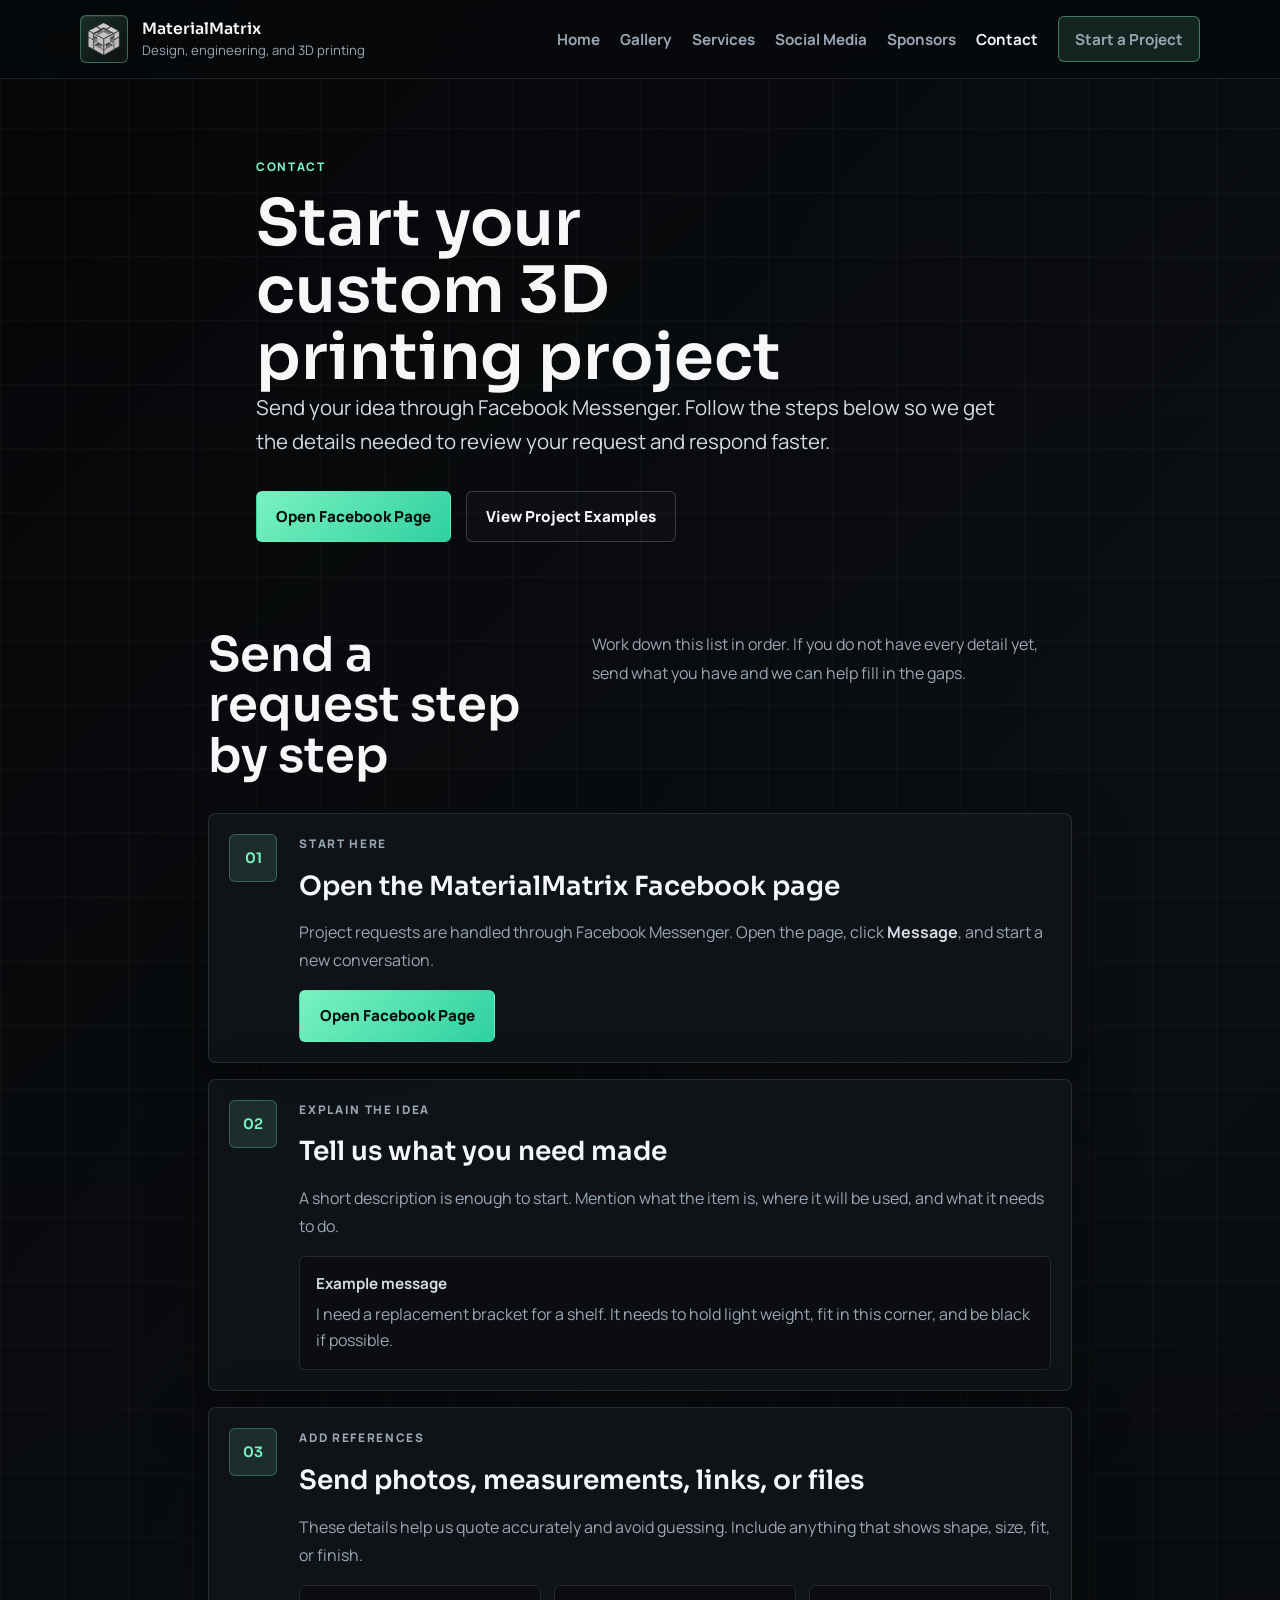
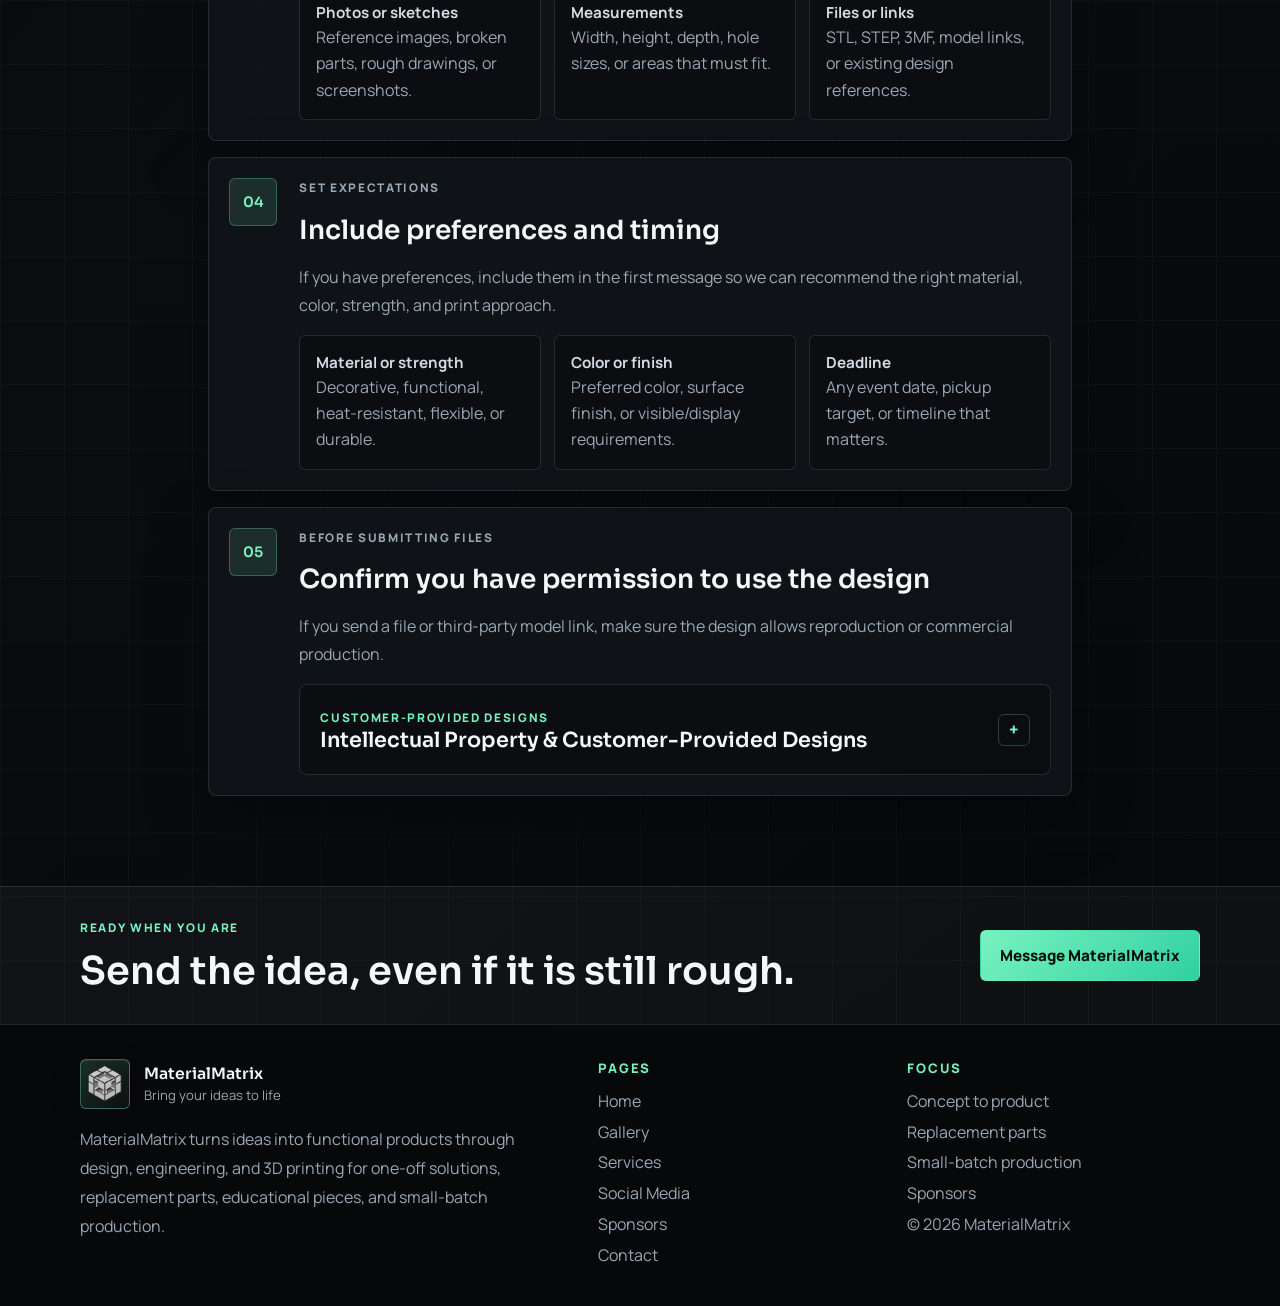
==== commit 8914cca5: "added disclaimer" ====
--- a/contact.html
+++ b/contact.html
@@ -111,134 +111,197 @@
 
     <main>
       <section class="page-hero contact-hero">
-        <div class="container contact-hero-grid">
-          <div class="contact-hero-copy">
-            <p class="eyebrow">Contact</p>
-            <h1>Start your custom 3D printing project</h1>
-            <p class="hero-text">
-              Send your idea through Facebook Messenger and include the details
-              that help us understand the part, print, or product you need.
+        <div class="container contact-hero-simple">
+          <p class="eyebrow">Contact</p>
+          <h1>Start your custom 3D printing project</h1>
+          <p class="hero-text">
+            Send your idea through Facebook Messenger. Follow the steps below so
+            we get the details needed to review your request and respond faster.
+          </p>
+          <div class="hero-actions">
+            <a
+              class="button button-primary"
+              href="https://www.facebook.com/profile.php?id=61560763095133"
+              target="_blank"
+              rel="noreferrer"
+              >Open Facebook Page</a
+            >
+            <a class="button button-secondary" href="gallery.html"
+              >View Project Examples</a
+            >
+          </div>
+        </div>
+      </section>
+
+      <section class="section contact-steps-section">
+        <div class="container contact-steps-shell">
+          <div class="section-heading contact-steps-heading">
+            <h2>Send a request step by step</h2>
+            <p>
+              Work down this list in order. If you do not have every detail yet,
+              send what you have and we can help fill in the gaps.
             </p>
-            <p class="supporting-copy">
-              A clear first message makes quoting faster and helps us recommend
-              the right design, material, print settings, and next steps.
-            </p>
-            <div class="hero-actions">
-              <a
-                class="button button-primary"
-                href="https://www.facebook.com/profile.php?id=61560763095133"
-                target="_blank"
-                rel="noreferrer"
-                >Open Facebook Page</a
-              >
-              <a class="button button-secondary" href="gallery.html"
-                >View Project Examples</a
-              >
-            </div>
-          </div>
-
-          <aside class="contact-action-panel" aria-label="Project request summary">
-            <p class="eyebrow">Best first message</p>
-            <h2>Send the goal, size, photos, and timeline.</h2>
-            <p>
-              You do not need to know every technical detail. Start with what
-              the item needs to do, then attach whatever references you already
-              have.
-            </p>
-            <div class="contact-response-grid">
-              <div>
-                <span>Primary contact</span>
-                <strong>Facebook Messenger</strong>
-              </div>
-              <div>
-                <span>Helpful files</span>
-                <strong>STL, photos, sketches</strong>
-              </div>
-            </div>
-          </aside>
-        </div>
-      </section>
-
-      <section class="section contact-process-section">
-        <div class="container">
-          <div class="section-heading">
-            <h2>How to send a request</h2>
-            <p>
-              Keep it simple: open the page, message the idea, and include the
-              details that matter most for fit, function, and finish.
-            </p>
-          </div>
-
-          <div class="contact-process-grid">
-            <article class="process-step">
-              <span class="step-index">01</span>
-              <h3>Open the Facebook page</h3>
-              <p>
-                Click the Facebook button and use the Message option to start
-                the conversation.
-              </p>
-            </article>
-
-            <article class="process-step">
-              <span class="step-index">02</span>
-              <h3>Describe the project</h3>
-              <p>
-                Tell us what the part or print should do, where it will be used,
-                and any size or fit requirements.
-              </p>
-            </article>
-
-            <article class="process-step">
-              <span class="step-index">03</span>
-              <h3>Attach references</h3>
-              <p>
-                Add photos, sketches, links, measurements, or existing 3D files
-                so we can review the request accurately.
-              </p>
-            </article>
-          </div>
-        </div>
-      </section>
-
-      <section class="section section-alt">
-        <div class="container contact-details-grid">
-          <article class="info-card">
-            <p class="eyebrow">What to include</p>
-            <h3>Project details</h3>
-            <div class="detail-stack">
-              <div class="detail-item">
-                <strong>Photos or sketches</strong>
-                <span>Reference images, broken part photos, or rough drawings.</span>
-              </div>
-              <div class="detail-item">
-                <strong>Dimensions</strong>
-                <span>Width, height, depth, hole sizes, or areas that must fit.</span>
-              </div>
-              <div class="detail-item">
-                <strong>Files</strong>
-                <span>STL, STEP, 3MF, or other files if you already have them.</span>
-              </div>
-            </div>
-          </article>
-
-          <article class="info-card">
-            <p class="eyebrow">Helpful context</p>
-            <h3>Use and expectations</h3>
-            <div class="detail-stack">
-              <div class="detail-item">
-                <strong>What it needs to do</strong>
-                <span>Decorative, functional, display, replacement, prototype, or gift.</span>
-              </div>
-              <div class="detail-item">
-                <strong>Material needs</strong>
-                <span>Strength, heat, flexibility, color, or finish preferences.</span>
-              </div>
-              <div class="detail-item">
-                <strong>Timeline</strong>
-                <span>Any deadline, event date, or preferred pickup timing.</span>
-              </div>
-            </div>
-          </article>
+          </div>
+
+          <ol class="contact-step-list">
+            <li class="contact-step-item">
+              <div class="contact-step-number">01</div>
+              <div class="contact-step-content">
+                <p class="eyebrow">Start here</p>
+                <h3>Open the MaterialMatrix Facebook page</h3>
+                <p>
+                  Project requests are handled through Facebook Messenger. Open
+                  the page, click <strong>Message</strong>, and start a new
+                  conversation.
+                </p>
+                <a
+                  class="button button-primary"
+                  href="https://www.facebook.com/profile.php?id=61560763095133"
+                  target="_blank"
+                  rel="noreferrer"
+                  >Open Facebook Page</a
+                >
+              </div>
+            </li>
+
+            <li class="contact-step-item">
+              <div class="contact-step-number">02</div>
+              <div class="contact-step-content">
+                <p class="eyebrow">Explain the idea</p>
+                <h3>Tell us what you need made</h3>
+                <p>
+                  A short description is enough to start. Mention what the item
+                  is, where it will be used, and what it needs to do.
+                </p>
+                <div class="contact-example-box">
+                  <strong>Example message</strong>
+                  <span>
+                    I need a replacement bracket for a shelf. It needs to hold
+                    light weight, fit in this corner, and be black if possible.
+                  </span>
+                </div>
+              </div>
+            </li>
+
+            <li class="contact-step-item">
+              <div class="contact-step-number">03</div>
+              <div class="contact-step-content">
+                <p class="eyebrow">Add references</p>
+                <h3>Send photos, measurements, links, or files</h3>
+                <p>
+                  These details help us quote accurately and avoid guessing.
+                  Include anything that shows shape, size, fit, or finish.
+                </p>
+                <div class="contact-check-grid">
+                  <div class="contact-check-card">
+                    <strong>Photos or sketches</strong>
+                    <span>Reference images, broken parts, rough drawings, or screenshots.</span>
+                  </div>
+                  <div class="contact-check-card">
+                    <strong>Measurements</strong>
+                    <span>Width, height, depth, hole sizes, or areas that must fit.</span>
+                  </div>
+                  <div class="contact-check-card">
+                    <strong>Files or links</strong>
+                    <span>STL, STEP, 3MF, model links, or existing design references.</span>
+                  </div>
+                </div>
+              </div>
+            </li>
+
+            <li class="contact-step-item">
+              <div class="contact-step-number">04</div>
+              <div class="contact-step-content">
+                <p class="eyebrow">Set expectations</p>
+                <h3>Include preferences and timing</h3>
+                <p>
+                  If you have preferences, include them in the first message so
+                  we can recommend the right material, color, strength, and
+                  print approach.
+                </p>
+                <div class="contact-check-grid">
+                  <div class="contact-check-card">
+                    <strong>Material or strength</strong>
+                    <span>Decorative, functional, heat-resistant, flexible, or durable.</span>
+                  </div>
+                  <div class="contact-check-card">
+                    <strong>Color or finish</strong>
+                    <span>Preferred color, surface finish, or visible/display requirements.</span>
+                  </div>
+                  <div class="contact-check-card">
+                    <strong>Deadline</strong>
+                    <span>Any event date, pickup target, or timeline that matters.</span>
+                  </div>
+                </div>
+              </div>
+            </li>
+
+            <li class="contact-step-item">
+              <div class="contact-step-number">05</div>
+              <div class="contact-step-content">
+                <p class="eyebrow">Before submitting files</p>
+                <h3>Confirm you have permission to use the design</h3>
+                <p>
+                  If you send a file or third-party model link, make sure the
+                  design allows reproduction or commercial production.
+                </p>
+                <details class="legal-disclosure">
+                  <summary>
+                    <span>
+                      <span class="eyebrow">Customer-provided designs</span>
+                      <strong>Intellectual Property &amp; Customer-Provided Designs</strong>
+                    </span>
+                  </summary>
+                  <div class="legal-disclosure-body">
+                    <p>
+                      Material Matrix respects the intellectual property rights
+                      of designers, artists, and content creators. We do not
+                      claim ownership over any files, designs, or digital
+                      content submitted by customers.
+                    </p>
+                    <p>
+                      Customers may request 3D printing services using files or
+                      links they provide, including publicly accessible models
+                      from third-party platforms. By submitting any file or
+                      design reference, the customer represents and warrants that
+                      they either own the rights to the design or have obtained
+                      all necessary permissions and licenses required to
+                      reproduce, modify (if applicable), and commercially
+                      produce the model.
+                    </p>
+                    <p>
+                      Customers are solely responsible for ensuring that any
+                      submitted design complies with applicable copyright,
+                      trademark, patent, and licensing terms, including but not
+                      limited to "non-commercial" or "personal use only"
+                      restrictions set by the original creator or hosting
+                      platform.
+                    </p>
+                    <p>
+                      Material Matrix does not knowingly reproduce or
+                      manufacture any design in violation of applicable
+                      intellectual property laws or license agreements and
+                      reserves the right to refuse, cancel, or modify any order
+                      at its sole discretion if a design appears to infringe
+                      upon third-party rights or violate usage restrictions.
+                    </p>
+                    <p>
+                      By submitting a file or design request, the customer agrees
+                      to indemnify and hold harmless Material Matrix from any
+                      claims, damages, losses, or legal actions arising from the
+                      use or reproduction of the submitted design.
+                    </p>
+                    <p>
+                      Material Matrix provides manufacturing services only. All
+                      intellectual property rights remain with their respective
+                      owners, and no transfer of ownership or licensing of
+                      submitted designs is implied or granted.
+                    </p>
+                  </div>
+                </details>
+              </div>
+            </li>
+          </ol>
         </div>
       </section>
 
--- a/assets/css/styles.css
+++ b/assets/css/styles.css
@@ -817,7 +817,15 @@
 }
 
 .contact-hero {
-  padding-bottom: clamp(3rem, 6vw, 4.5rem);
+  padding-bottom: clamp(2.5rem, 5vw, 3.5rem);
+}
+
+.contact-hero-simple {
+  max-width: 48rem;
+}
+
+.contact-hero-simple h1 {
+  max-width: 12ch;
 }
 
 .contact-hero-grid {
@@ -936,6 +944,115 @@
 
 .contact-process-section {
   padding-top: 0;
+}
+
+.contact-steps-section {
+  padding-top: 0;
+}
+
+.contact-steps-shell {
+  max-width: 54rem;
+}
+
+.contact-steps-heading {
+  align-items: start;
+}
+
+.contact-step-list {
+  display: grid;
+  gap: 1rem;
+  margin: 0;
+  padding: 0;
+  list-style: none;
+  counter-reset: contact-step;
+}
+
+.contact-step-item {
+  display: grid;
+  grid-template-columns: 3.4rem minmax(0, 1fr);
+  gap: 1rem;
+  padding: 1.25rem;
+  border: 1px solid var(--border);
+  border-radius: var(--radius);
+  background: var(--bg-elevated);
+  box-shadow: var(--shadow);
+}
+
+.contact-step-number {
+  display: inline-flex;
+  align-items: center;
+  justify-content: center;
+  width: 3rem;
+  height: 3rem;
+  border: 1px solid rgba(121, 242, 193, 0.28);
+  border-radius: 6px;
+  background: rgba(121, 242, 193, 0.12);
+  color: var(--accent);
+  font-family: "Sora", sans-serif;
+  font-size: 0.9rem;
+  font-weight: 600;
+}
+
+.contact-step-content {
+  display: grid;
+  gap: 1rem;
+  min-width: 0;
+}
+
+.contact-step-content h3 {
+  margin: 0;
+  font-family: "Sora", sans-serif;
+  font-size: clamp(1.25rem, 2.4vw, 1.65rem);
+  font-weight: 600;
+  line-height: 1.2;
+}
+
+.contact-step-content p {
+  margin: 0;
+  color: var(--muted);
+  line-height: 1.75;
+}
+
+.contact-step-content p strong {
+  color: var(--text-soft);
+}
+
+.contact-step-content .button {
+  width: fit-content;
+}
+
+.contact-example-box,
+.contact-check-card {
+  padding: 1rem;
+  border: 1px solid var(--border);
+  border-radius: 6px;
+  background: rgba(7, 9, 11, 0.44);
+}
+
+.contact-example-box {
+  display: grid;
+  gap: 0.35rem;
+}
+
+.contact-example-box strong,
+.contact-check-card strong {
+  display: block;
+  color: var(--text-soft);
+  font-size: 0.95rem;
+  line-height: 1.45;
+}
+
+.contact-example-box span,
+.contact-check-card span {
+  display: block;
+  color: var(--muted);
+  line-height: 1.65;
+}
+
+.contact-check-grid {
+  display: grid;
+  grid-template-columns: repeat(3, minmax(0, 1fr));
+  gap: 0.8rem;
 }
 
 .sponsor-slots-section {
@@ -1014,6 +1131,71 @@
   color: var(--text-soft);
   font-size: 0.8rem;
   font-weight: 800;
+}
+
+.legal-disclosure {
+  border: 1px solid var(--border);
+  border-radius: var(--radius);
+  background: rgba(7, 9, 11, 0.44);
+}
+
+.legal-disclosure summary {
+  display: flex;
+  align-items: center;
+  justify-content: space-between;
+  gap: 1rem;
+  padding: 1.25rem;
+  cursor: pointer;
+  list-style: none;
+}
+
+.legal-disclosure summary::-webkit-details-marker {
+  display: none;
+}
+
+.legal-disclosure summary::after {
+  content: "+";
+  display: inline-flex;
+  align-items: center;
+  justify-content: center;
+  width: 2rem;
+  height: 2rem;
+  flex: 0 0 auto;
+  border: 1px solid rgba(121, 242, 193, 0.24);
+  border-radius: 6px;
+  color: var(--accent);
+  font-family: "Sora", sans-serif;
+  font-weight: 600;
+}
+
+.legal-disclosure[open] summary::after {
+  content: "-";
+}
+
+.legal-disclosure summary .eyebrow {
+  margin-bottom: 0.45rem;
+}
+
+.legal-disclosure summary strong {
+  display: block;
+  font-family: "Sora", sans-serif;
+  font-size: clamp(1.05rem, 2vw, 1.3rem);
+  font-weight: 600;
+  line-height: 1.3;
+}
+
+.legal-disclosure-body {
+  display: grid;
+  gap: 1rem;
+  padding: 0 1.25rem 1.25rem;
+  border-top: 1px solid var(--border);
+}
+
+.legal-disclosure-body p {
+  margin: 0;
+  color: var(--muted);
+  font-size: 0.95rem;
+  line-height: 1.8;
 }
 
 .contact-inline-steps {
@@ -1105,6 +1287,7 @@
   .services-grid,
   .contact-process-grid,
   .contact-details-grid,
+  .contact-check-grid,
   .sponsor-slot-grid,
   .process-grid,
   .footer-grid {
@@ -1129,6 +1312,7 @@
   .services-grid,
   .contact-process-grid,
   .contact-details-grid,
+  .contact-check-grid,
   .sponsor-slot-grid,
   .process-grid,
   .field-grid,
@@ -1140,6 +1324,11 @@
     max-width: 11ch;
   }
 
+  .contact-step-item {
+    grid-template-columns: 1fr;
+    padding: 1rem;
+  }
+
   .contact-action-panel {
     padding: 1.15rem;
   }
@@ -1156,6 +1345,15 @@
   .sponsor-slot-card {
     min-height: 16rem;
     padding-bottom: 4rem;
+  }
+
+  .legal-disclosure summary {
+    align-items: flex-start;
+    padding: 1rem;
+  }
+
+  .legal-disclosure-body {
+    padding: 0 1rem 1rem;
   }
 
   .hero h1 {
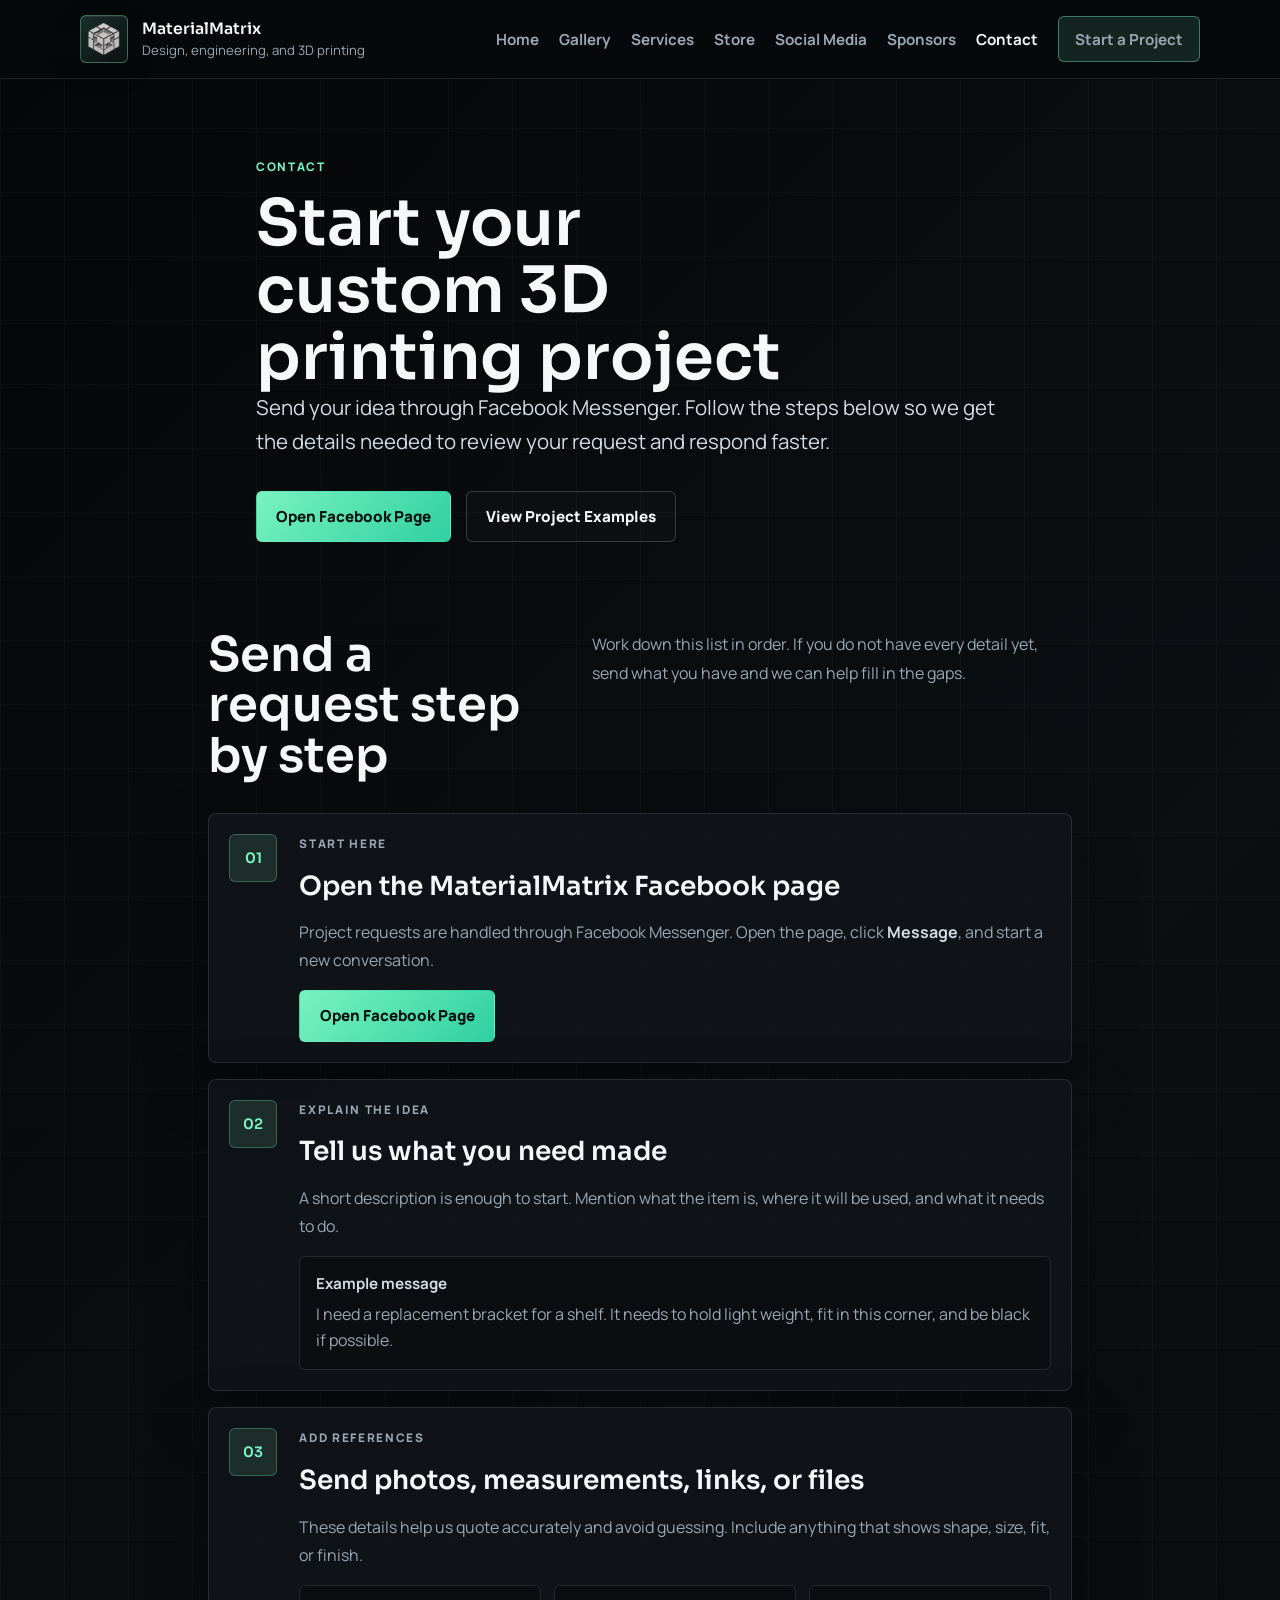
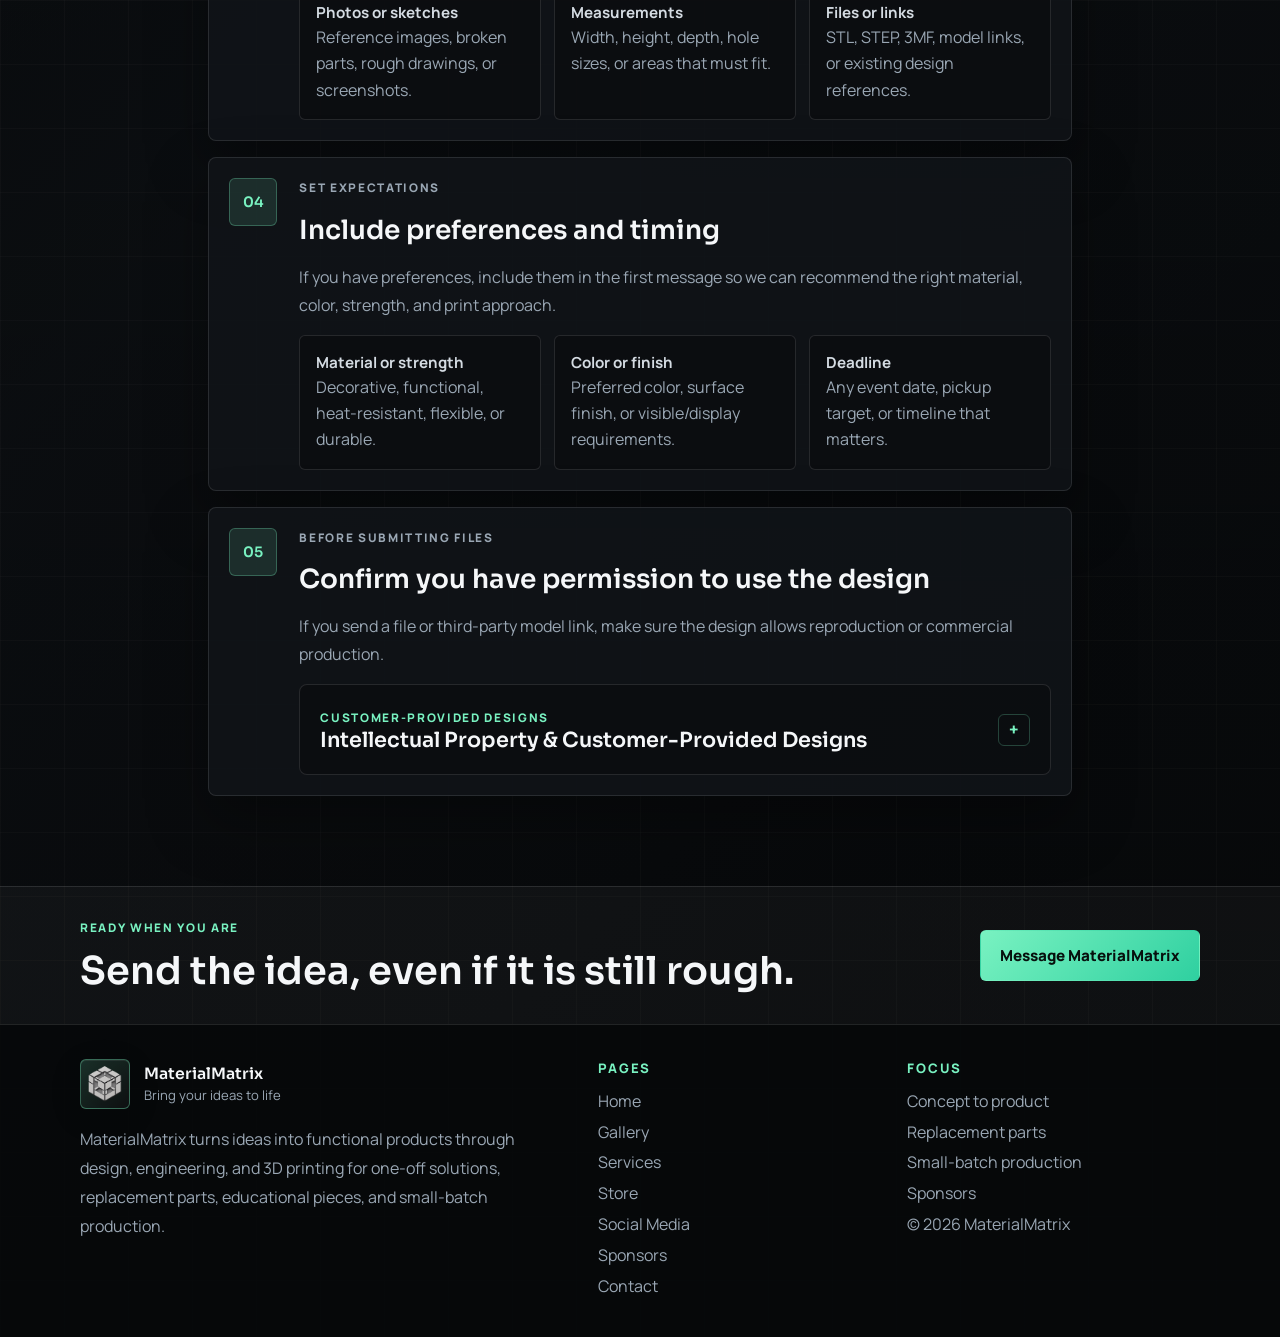
==== commit 7fc9fc31: "Implement store page" ====
--- a/contact.html
+++ b/contact.html
@@ -101,6 +101,7 @@
           <a href="index.html">Home</a>
           <a href="gallery.html">Gallery</a>
           <a href="services.html">Services</a>
+          <a href="store.html">Store</a>
           <a href="social-media.html">Social Media</a>
           <a href="sponsors.html">Sponsors</a>
           <a class="active" aria-current="page" href="contact.html">Contact</a>
@@ -351,6 +352,7 @@
             <a href="index.html">Home</a>
             <a href="gallery.html">Gallery</a>
             <a href="services.html">Services</a>
+            <a href="store.html">Store</a>
             <a href="social-media.html">Social Media</a>
             <a href="sponsors.html">Sponsors</a>
             <a href="contact.html">Contact</a>
--- a/assets/css/styles.css
+++ b/assets/css/styles.css
@@ -568,6 +568,8 @@
 .feature-card,
 .service-card,
 .gallery-card,
+.store-card,
+.store-empty,
 .process-step,
 .info-card,
 .contact-form-card,
@@ -582,6 +584,7 @@
 .feature-card h3,
 .service-card h3,
 .gallery-card h3,
+.store-card h3,
 .process-step h3,
 .info-card h3 {
   margin: 0 0 0.65rem;
@@ -593,6 +596,8 @@
 .feature-card p,
 .service-card p,
 .gallery-card p,
+.store-card p,
+.store-empty p,
 .process-step p,
 .info-card p,
 .contact-form-card p,
@@ -678,6 +683,110 @@
 
 .cta-band h2 {
   font-size: clamp(1.8rem, 3vw, 2.5rem);
+}
+
+.store-hero h1 {
+  max-width: 11ch;
+}
+
+.store-actions {
+  display: flex;
+  flex-wrap: wrap;
+  gap: 0.8rem;
+  margin-top: 1.6rem;
+}
+
+.store-status-panel {
+  align-self: stretch;
+  display: grid;
+  align-content: end;
+  min-height: 24rem;
+  padding: 1.3rem;
+  border: 1px solid var(--border);
+  border-radius: var(--radius);
+  background:
+    linear-gradient(180deg, rgba(121, 242, 193, 0.12), rgba(255, 255, 255, 0.03)),
+    var(--bg-elevated);
+  box-shadow: var(--shadow);
+}
+
+.store-status-panel strong {
+  display: block;
+  margin-bottom: 0.45rem;
+  font-family: "Sora", sans-serif;
+  font-size: clamp(2rem, 4vw, 3.2rem);
+  font-weight: 600;
+  line-height: 1;
+}
+
+.store-status-panel span {
+  color: var(--muted);
+  line-height: 1.7;
+}
+
+.store-grid {
+  display: grid;
+  grid-template-columns: repeat(3, minmax(0, 1fr));
+  gap: 1rem;
+}
+
+.store-card {
+  display: grid;
+  gap: 1rem;
+  padding: 1rem;
+}
+
+.store-card-media {
+  display: block;
+  overflow: hidden;
+  border-radius: 6px;
+  background: rgba(255, 255, 255, 0.04);
+}
+
+.store-card-media img {
+  width: 100%;
+  aspect-ratio: 4 / 3;
+  object-fit: cover;
+}
+
+.store-card-body {
+  display: grid;
+  gap: 0.85rem;
+}
+
+.store-card-meta {
+  display: flex;
+  align-items: center;
+  justify-content: space-between;
+  gap: 0.8rem;
+}
+
+.store-card-meta strong {
+  font-family: "Sora", sans-serif;
+  font-size: 1.08rem;
+  color: var(--accent);
+}
+
+.store-card-meta span {
+  font-size: 0.86rem;
+  font-weight: 700;
+  color: var(--muted);
+}
+
+.store-card-link {
+  width: 100%;
+}
+
+.store-empty {
+  grid-column: 1 / -1;
+}
+
+.store-empty strong {
+  display: block;
+  margin-bottom: 0.4rem;
+  font-family: "Sora", sans-serif;
+  font-size: 1.2rem;
+  font-weight: 600;
 }
 
 .site-footer {
@@ -1284,6 +1393,7 @@
   .metrics-grid,
   .grid-3,
   .gallery-grid,
+  .store-grid,
   .services-grid,
   .contact-process-grid,
   .contact-details-grid,
@@ -1309,6 +1419,7 @@
   .metrics-grid,
   .grid-3,
   .gallery-grid,
+  .store-grid,
   .services-grid,
   .contact-process-grid,
   .contact-details-grid,
@@ -1371,6 +1482,16 @@
     max-width: 19rem;
   }
 
+  .store-actions,
+  .store-card-meta {
+    align-items: stretch;
+    flex-direction: column;
+  }
+
+  .store-status-panel {
+    min-height: 16rem;
+  }
+
   .hero-text,
   .supporting-copy,
   .section-heading p {
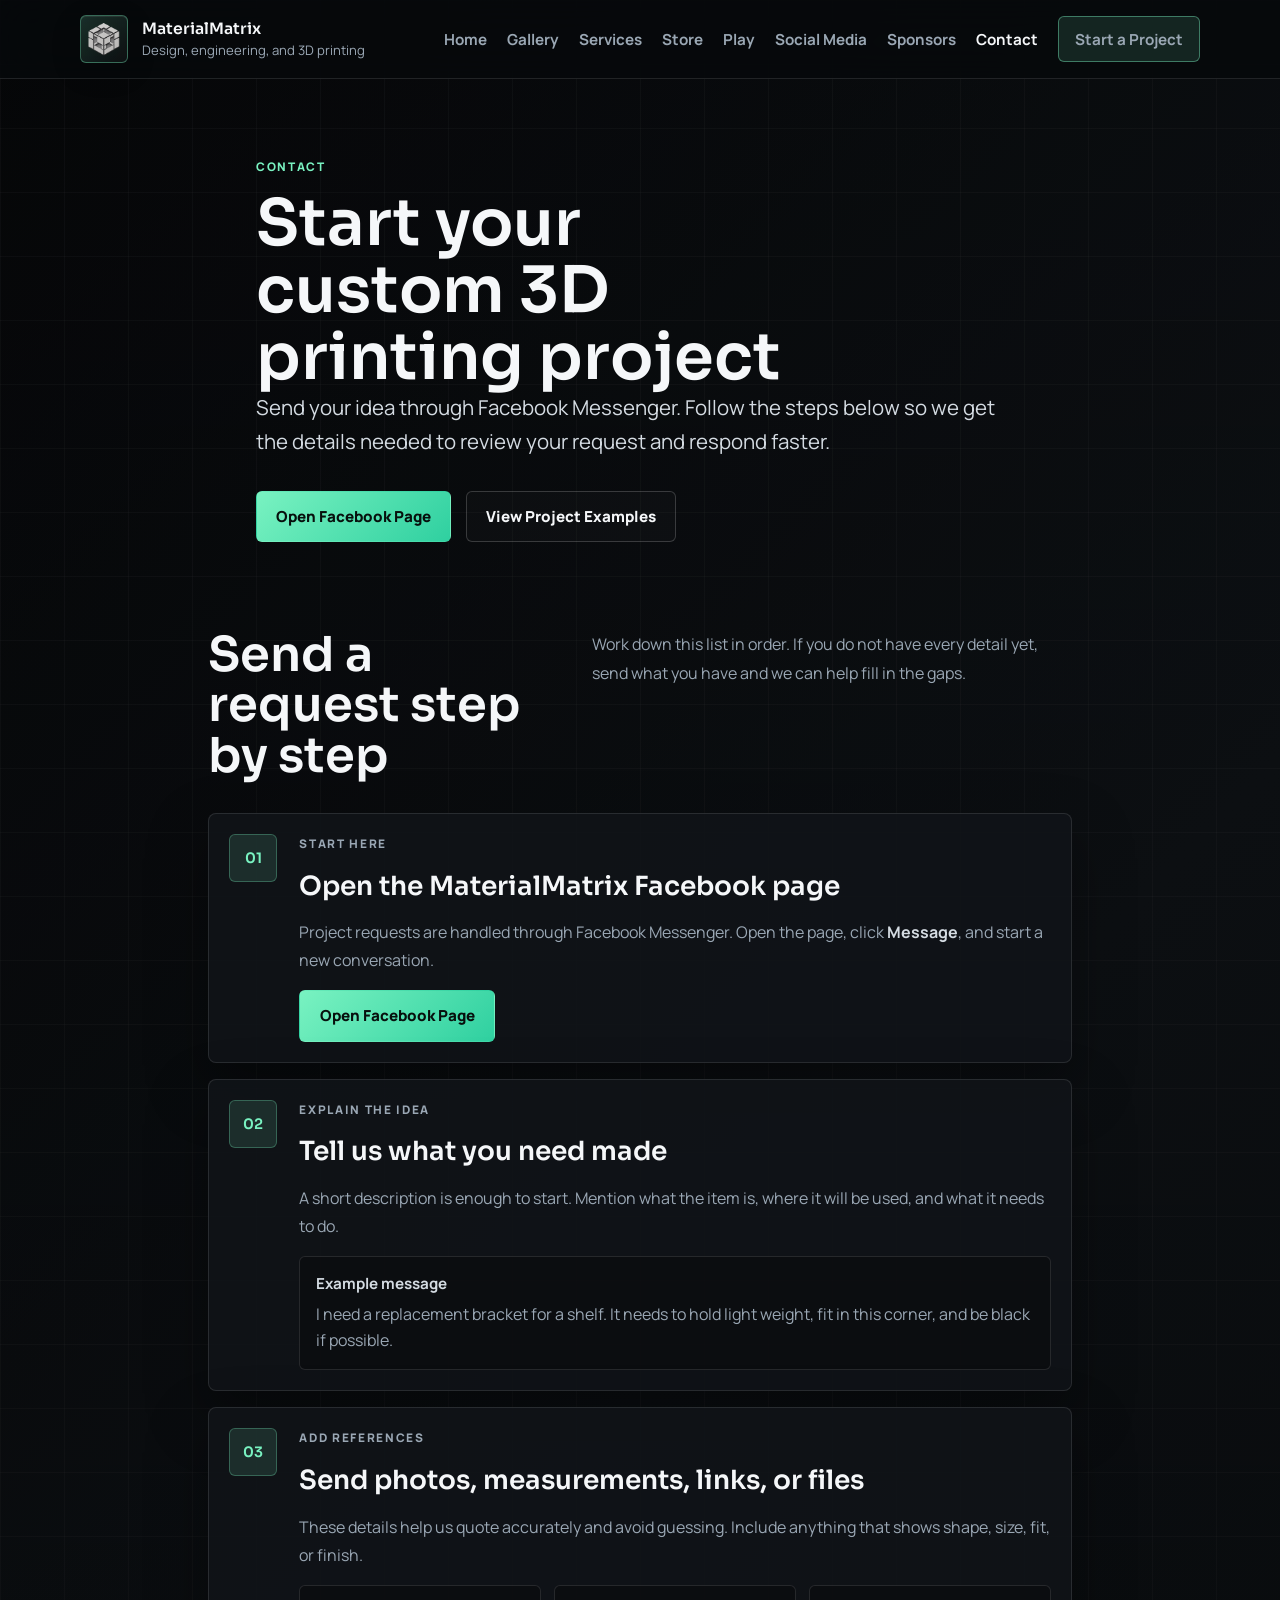
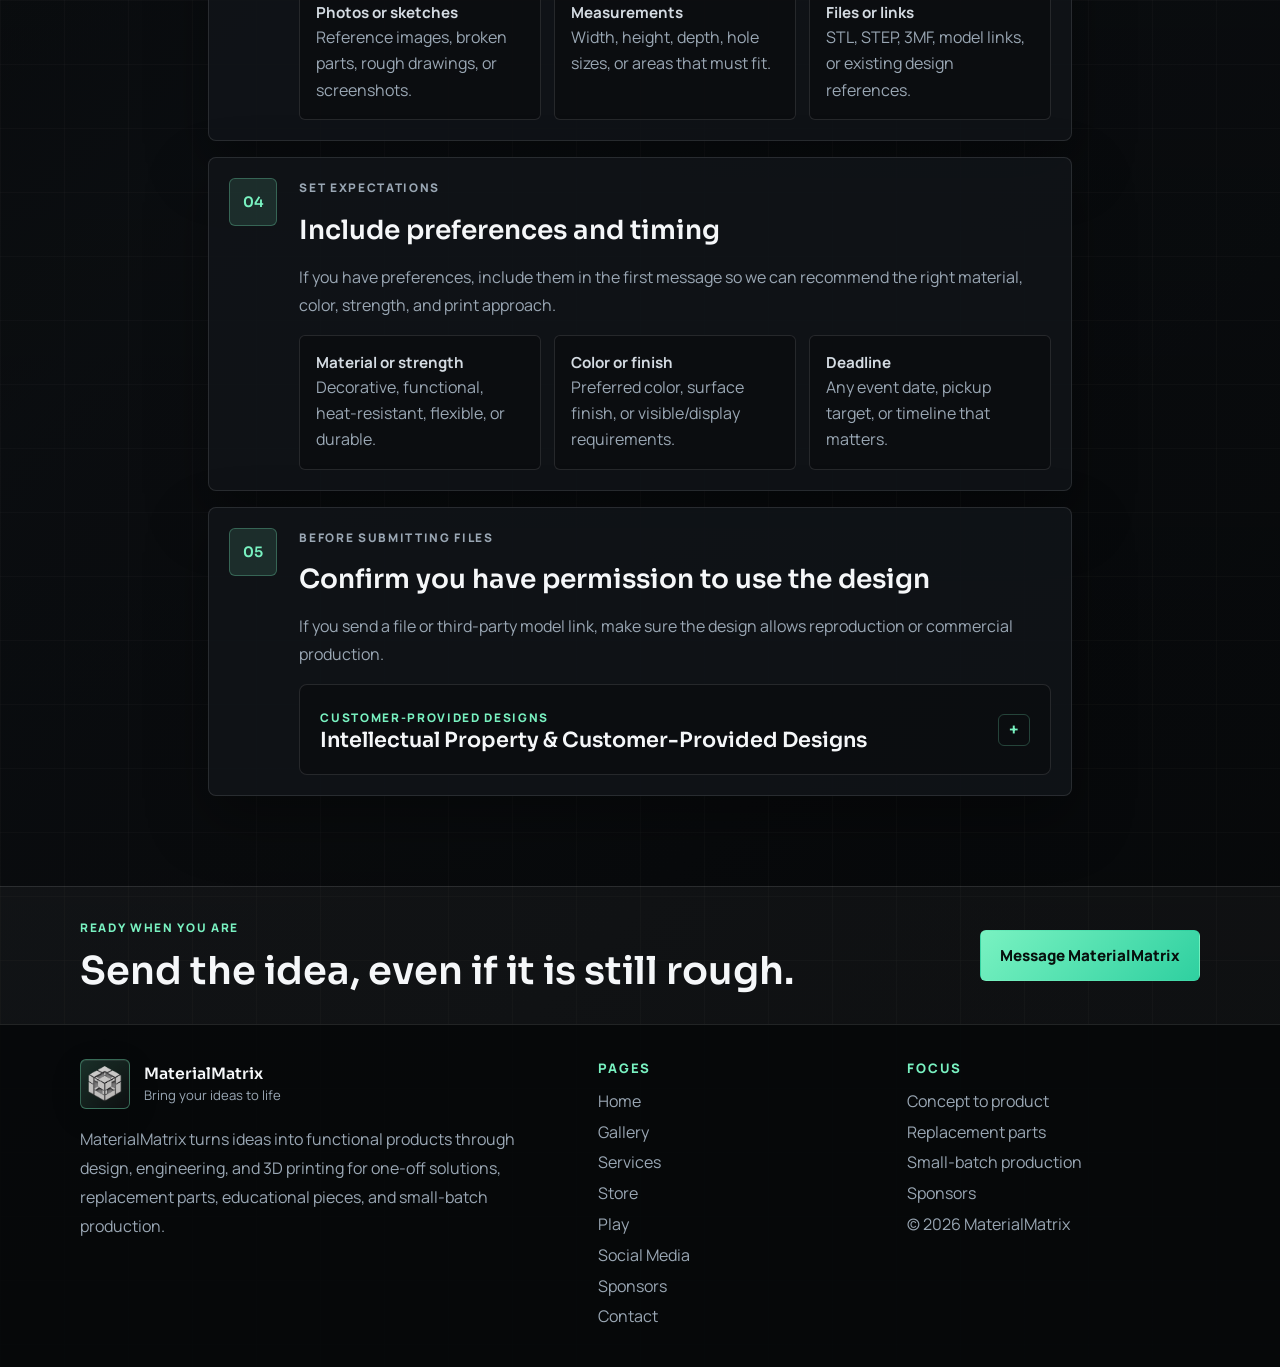
==== commit 739c6e93: "Implement 3d print game" ====
--- a/contact.html
+++ b/contact.html
@@ -102,6 +102,7 @@
           <a href="gallery.html">Gallery</a>
           <a href="services.html">Services</a>
           <a href="store.html">Store</a>
+          <a href="play.html">Play</a>
           <a href="social-media.html">Social Media</a>
           <a href="sponsors.html">Sponsors</a>
           <a class="active" aria-current="page" href="contact.html">Contact</a>
@@ -353,6 +354,7 @@
             <a href="gallery.html">Gallery</a>
             <a href="services.html">Services</a>
             <a href="store.html">Store</a>
+            <a href="play.html">Play</a>
             <a href="social-media.html">Social Media</a>
             <a href="sponsors.html">Sponsors</a>
             <a href="contact.html">Contact</a>
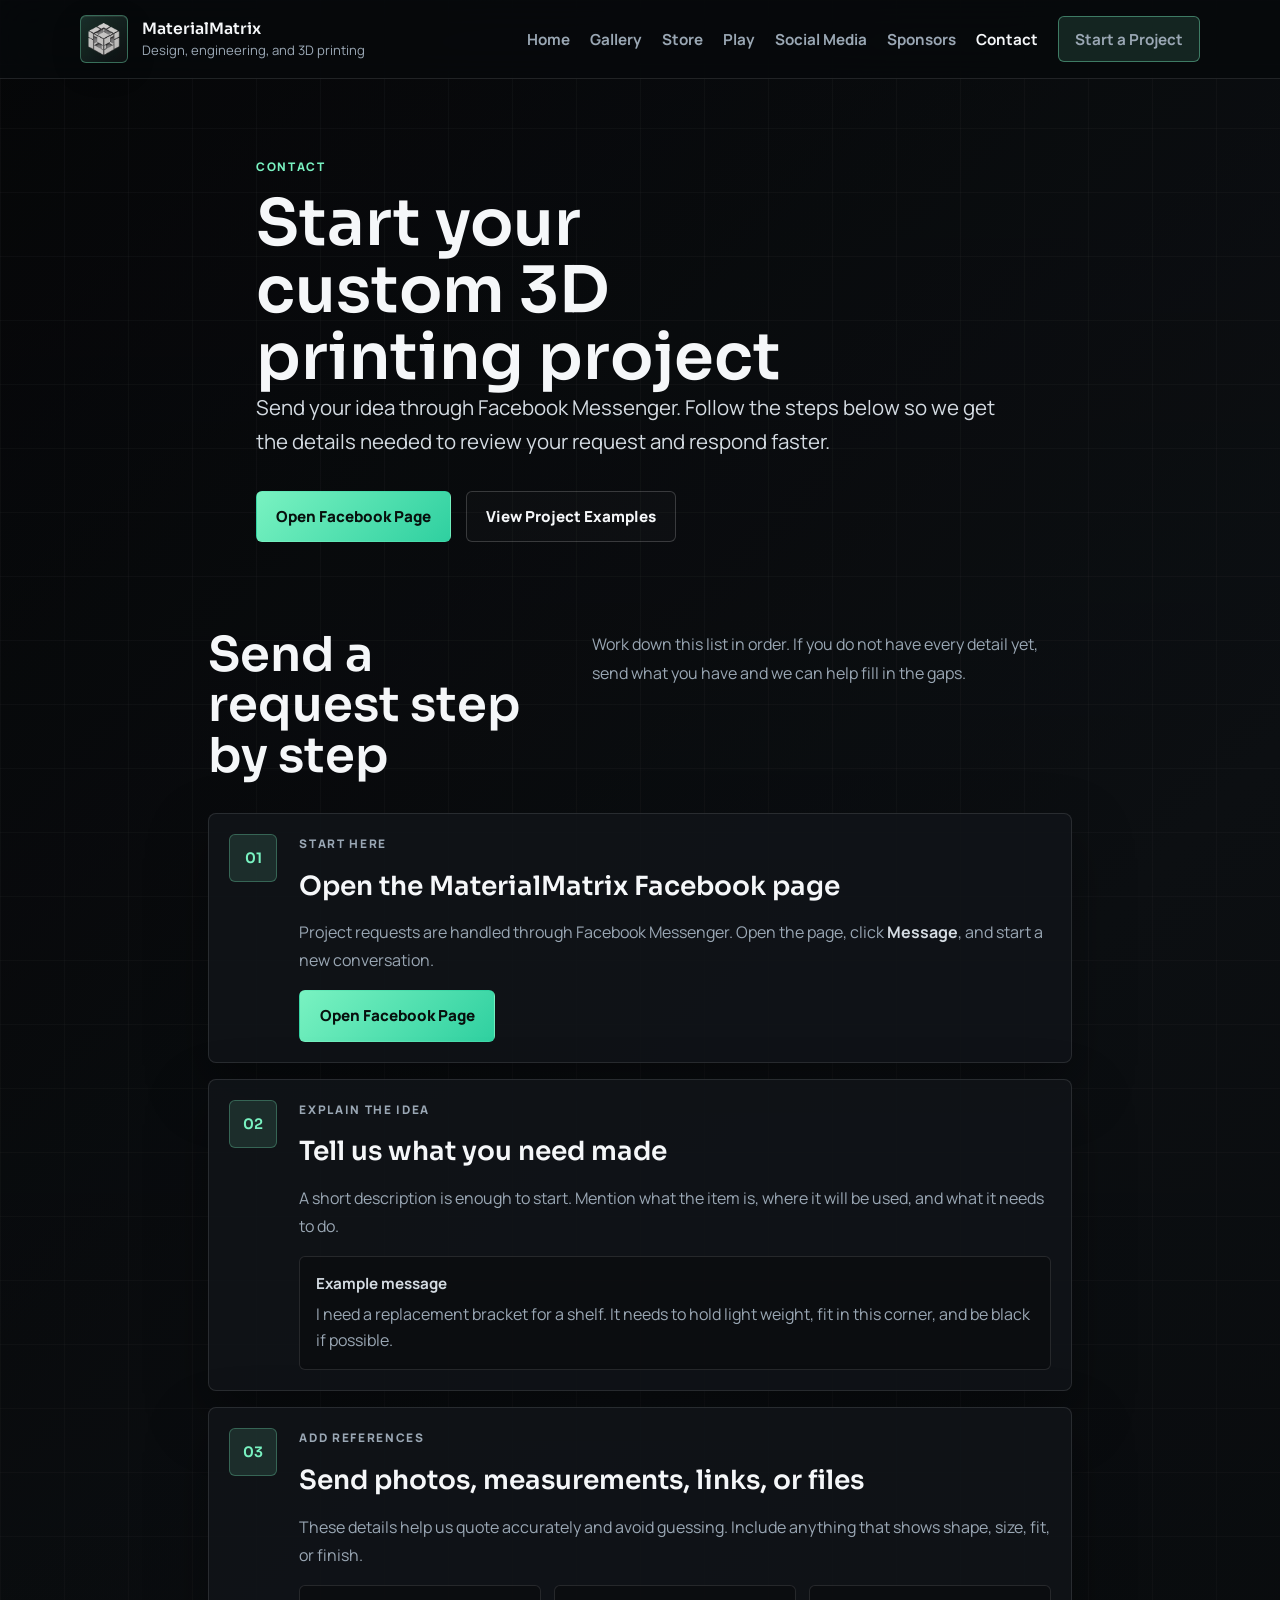
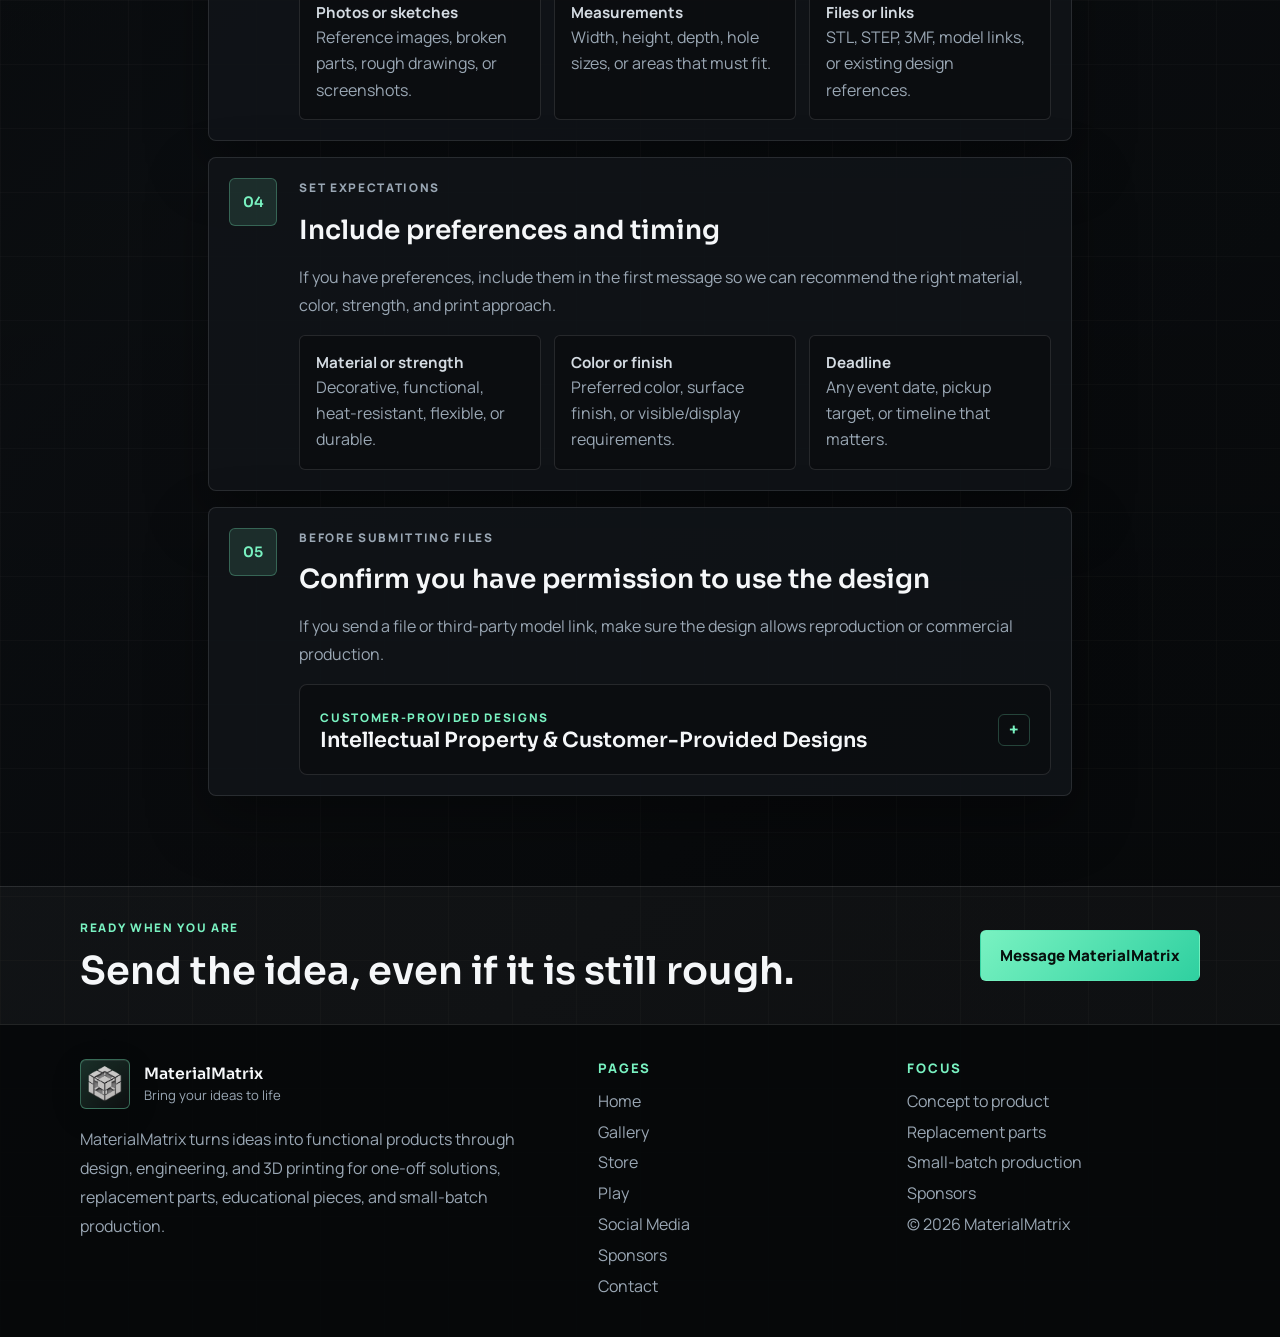
==== commit b3de8425: "remove redundent page" ====
--- a/contact.html
+++ b/contact.html
@@ -100,7 +100,6 @@
         <nav class="site-nav" aria-label="Primary navigation" data-nav>
           <a href="index.html">Home</a>
           <a href="gallery.html">Gallery</a>
-          <a href="services.html">Services</a>
           <a href="store.html">Store</a>
           <a href="play.html">Play</a>
           <a href="social-media.html">Social Media</a>
@@ -352,7 +351,6 @@
           <div class="footer-links">
             <a href="index.html">Home</a>
             <a href="gallery.html">Gallery</a>
-            <a href="services.html">Services</a>
             <a href="store.html">Store</a>
             <a href="play.html">Play</a>
             <a href="social-media.html">Social Media</a>
--- a/assets/css/styles.css
+++ b/assets/css/styles.css
@@ -213,7 +213,6 @@
 .hero-grid,
 .page-hero-grid,
 .showcase-grid,
-.split-grid,
 .contact-layout {
   display: grid;
   grid-template-columns: minmax(0, 1.04fr) minmax(0, 0.96fr);
@@ -224,7 +223,6 @@
 .hero-grid > *,
 .page-hero-grid > *,
 .showcase-grid > *,
-.split-grid > *,
 .contact-layout > * {
   min-width: 0;
 }
@@ -428,7 +426,6 @@
 .hero-meta,
 .metrics-grid,
 .grid-3,
-.services-grid,
 .gallery-grid,
 .process-grid,
 .footer-grid {
@@ -557,16 +554,11 @@
   grid-template-columns: repeat(3, minmax(0, 1fr));
 }
 
-.services-grid {
-  grid-template-columns: repeat(2, minmax(0, 1fr));
-}
-
 .process-grid {
   grid-template-columns: repeat(4, minmax(0, 1fr));
 }
 
 .feature-card,
-.service-card,
 .gallery-card,
 .store-card,
 .store-empty,
@@ -582,7 +574,6 @@
 }
 
 .feature-card h3,
-.service-card h3,
 .gallery-card h3,
 .store-card h3,
 .process-step h3,
@@ -594,7 +585,6 @@
 }
 
 .feature-card p,
-.service-card p,
 .gallery-card p,
 .store-card p,
 .store-empty p,
@@ -840,58 +830,6 @@
   font-size: clamp(1.7rem, 3vw, 2.15rem);
 }
 
-.field-grid {
-  display: grid;
-  grid-template-columns: repeat(2, minmax(0, 1fr));
-  gap: 1rem;
-}
-
-.field {
-  display: grid;
-  gap: 0.45rem;
-  margin-bottom: 1rem;
-}
-
-.field span {
-  font-size: 0.9rem;
-  font-weight: 700;
-  color: var(--text-soft);
-}
-
-.field input,
-.field select,
-.field textarea {
-  width: 100%;
-  padding: 0.92rem 1rem;
-  border: 1px solid var(--border);
-  border-radius: 6px;
-  background: rgba(7, 9, 11, 0.8);
-  color: var(--text);
-  transition: border-color 160ms ease, box-shadow 160ms ease;
-}
-
-.field textarea {
-  min-height: 9.5rem;
-  resize: vertical;
-}
-
-.field input:focus,
-.field select:focus,
-.field textarea:focus {
-  outline: none;
-  border-color: rgba(121, 242, 193, 0.45);
-  box-shadow: 0 0 0 3px rgba(121, 242, 193, 0.12);
-}
-
-.form-status {
-  margin-top: 1rem;
-  padding: 0.9rem 1rem;
-  border: 1px solid rgba(121, 242, 193, 0.26);
-  border-radius: 6px;
-  background: rgba(121, 242, 193, 0.08);
-  color: var(--text-soft);
-}
-
 .contact-note {
   margin-top: 1.5rem;
   padding-top: 1.25rem;
@@ -919,12 +857,6 @@
   gap: 1rem;
 }
 
-.contact-redirect-inner {
-  display: grid;
-  gap: 1rem;
-  max-width: 42rem;
-}
-
 .contact-hero {
   padding-bottom: clamp(2.5rem, 5vw, 3.5rem);
 }
@@ -935,36 +867,6 @@
 
 .contact-hero-simple h1 {
   max-width: 12ch;
-}
-
-.contact-hero-grid {
-  display: grid;
-  grid-template-columns: minmax(0, 1.15fr) minmax(18rem, 0.85fr);
-  gap: clamp(1.4rem, 4vw, 3rem);
-  align-items: stretch;
-}
-
-.contact-hero-copy {
-  display: grid;
-  align-content: center;
-}
-
-.contact-hero-copy h1 {
-  max-width: 12ch;
-}
-
-.contact-action-panel {
-  display: grid;
-  align-content: center;
-  gap: 1.15rem;
-  min-height: 100%;
-  padding: clamp(1.25rem, 3vw, 1.75rem);
-  border: 1px solid rgba(121, 242, 193, 0.22);
-  border-radius: var(--radius);
-  background:
-    linear-gradient(135deg, rgba(121, 242, 193, 0.12), transparent 54%),
-    var(--bg-elevated);
-  box-shadow: var(--shadow);
 }
 
 .sponsors-hero {
@@ -980,20 +882,6 @@
 
 .sponsors-hero-grid h1 {
   max-width: 11ch;
-}
-
-.contact-action-panel h2 {
-  margin: 0;
-  font-family: "Sora", sans-serif;
-  font-size: clamp(1.65rem, 3vw, 2.25rem);
-  font-weight: 600;
-  line-height: 1.1;
-}
-
-.contact-action-panel p {
-  margin: 0;
-  color: var(--muted);
-  line-height: 1.75;
 }
 
 .sponsor-status-panel {
@@ -1051,10 +939,6 @@
   line-height: 1.5;
 }
 
-.contact-process-section {
-  padding-top: 0;
-}
-
 .contact-steps-section {
   padding-top: 0;
 }
@@ -1168,7 +1052,6 @@
   padding-top: 0;
 }
 
-.contact-process-grid,
 .contact-details-grid {
   display: grid;
   grid-template-columns: repeat(3, minmax(0, 1fr));
@@ -1305,18 +1188,6 @@
   color: var(--muted);
   font-size: 0.95rem;
   line-height: 1.8;
-}
-
-.contact-inline-steps {
-  display: grid;
-  gap: 0.85rem;
-  margin-top: 1.4rem;
-}
-
-.contact-inline-steps p {
-  margin: 0;
-  color: var(--text-soft);
-  line-height: 1.7;
 }
 
 .qr-link {
@@ -1374,9 +1245,7 @@
   .hero-grid,
   .page-hero-grid,
   .showcase-grid,
-  .split-grid,
   .contact-layout,
-  .contact-hero-grid,
   .sponsors-hero-grid,
   .section-heading,
   .cta-band-inner,
@@ -1394,8 +1263,6 @@
   .grid-3,
   .gallery-grid,
   .store-grid,
-  .services-grid,
-  .contact-process-grid,
   .contact-details-grid,
   .contact-check-grid,
   .sponsor-slot-grid,
@@ -1420,28 +1287,17 @@
   .grid-3,
   .gallery-grid,
   .store-grid,
-  .services-grid,
-  .contact-process-grid,
   .contact-details-grid,
   .contact-check-grid,
   .sponsor-slot-grid,
   .process-grid,
-  .field-grid,
   .footer-grid {
     grid-template-columns: 1fr;
-  }
-
-  .contact-hero-copy h1 {
-    max-width: 11ch;
   }
 
   .contact-step-item {
     grid-template-columns: 1fr;
     padding: 1rem;
-  }
-
-  .contact-action-panel {
-    padding: 1.15rem;
   }
 
   .sponsors-hero-grid h1 {
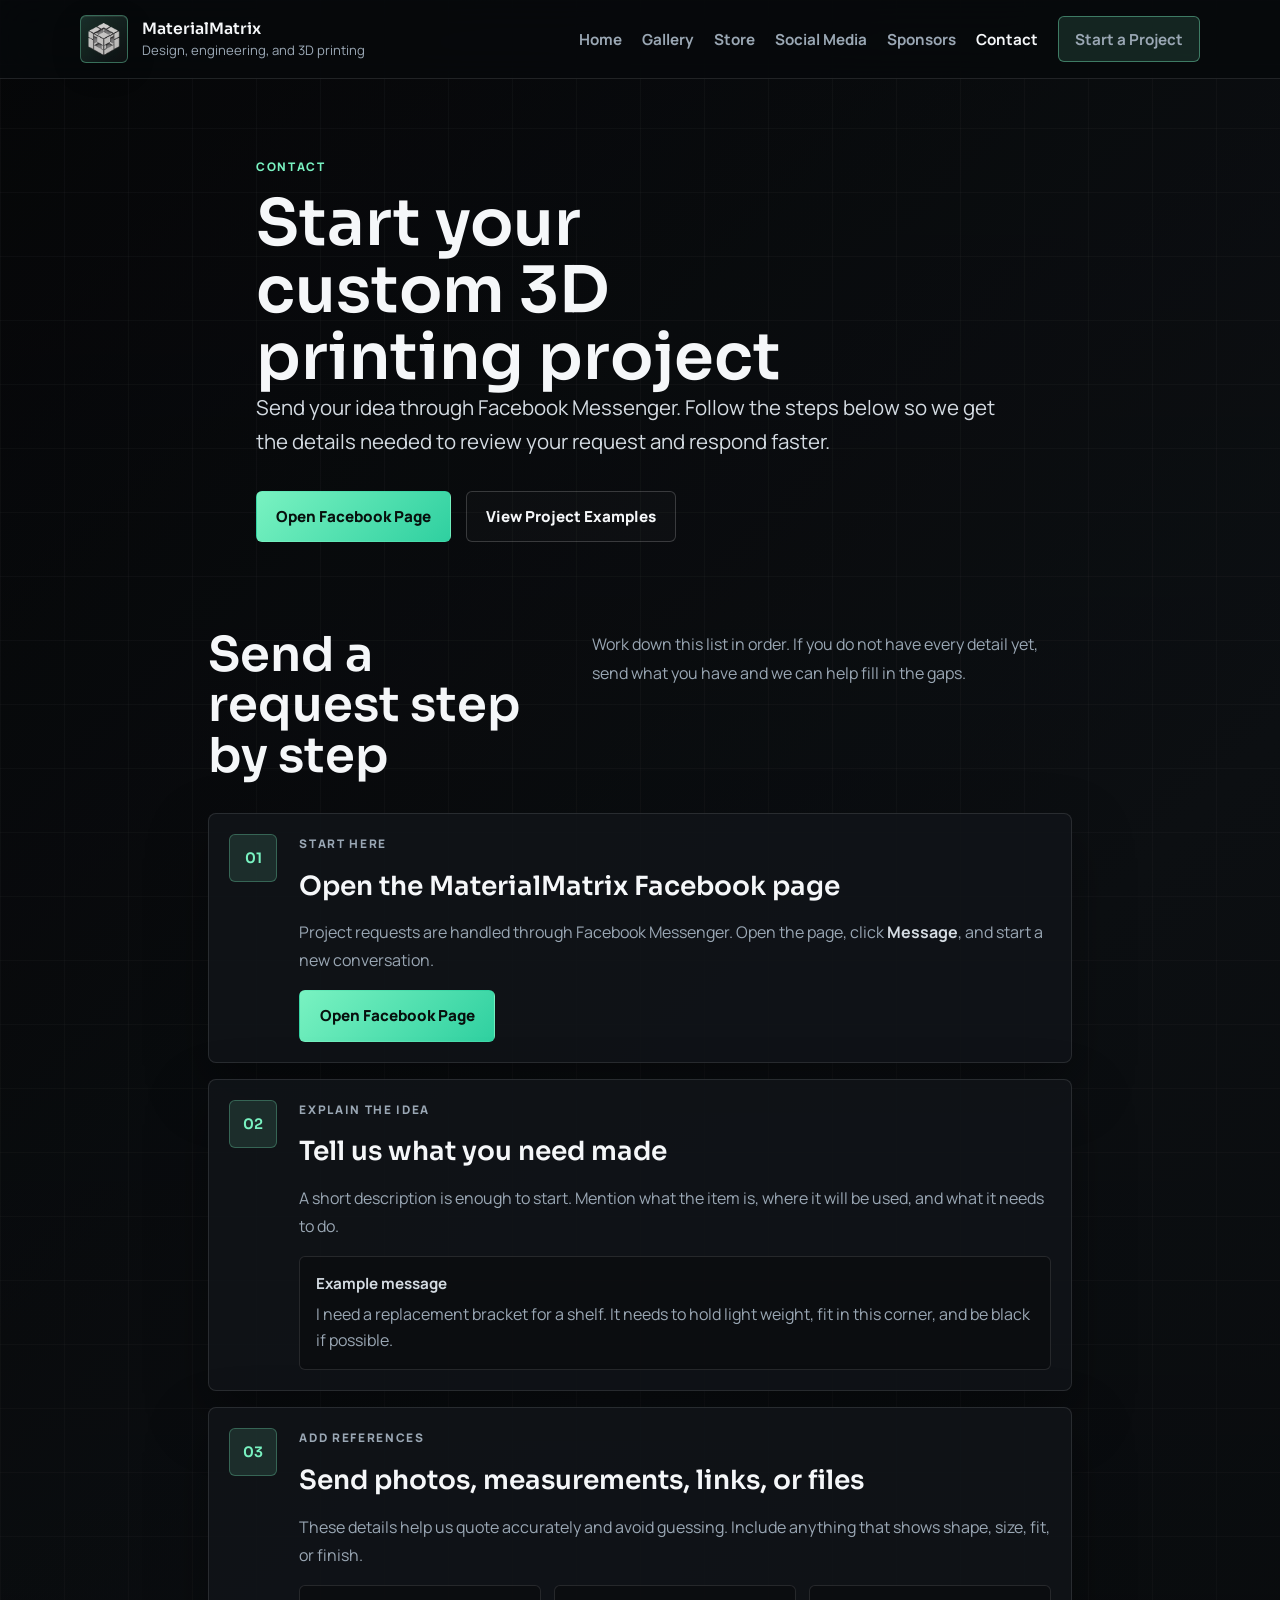
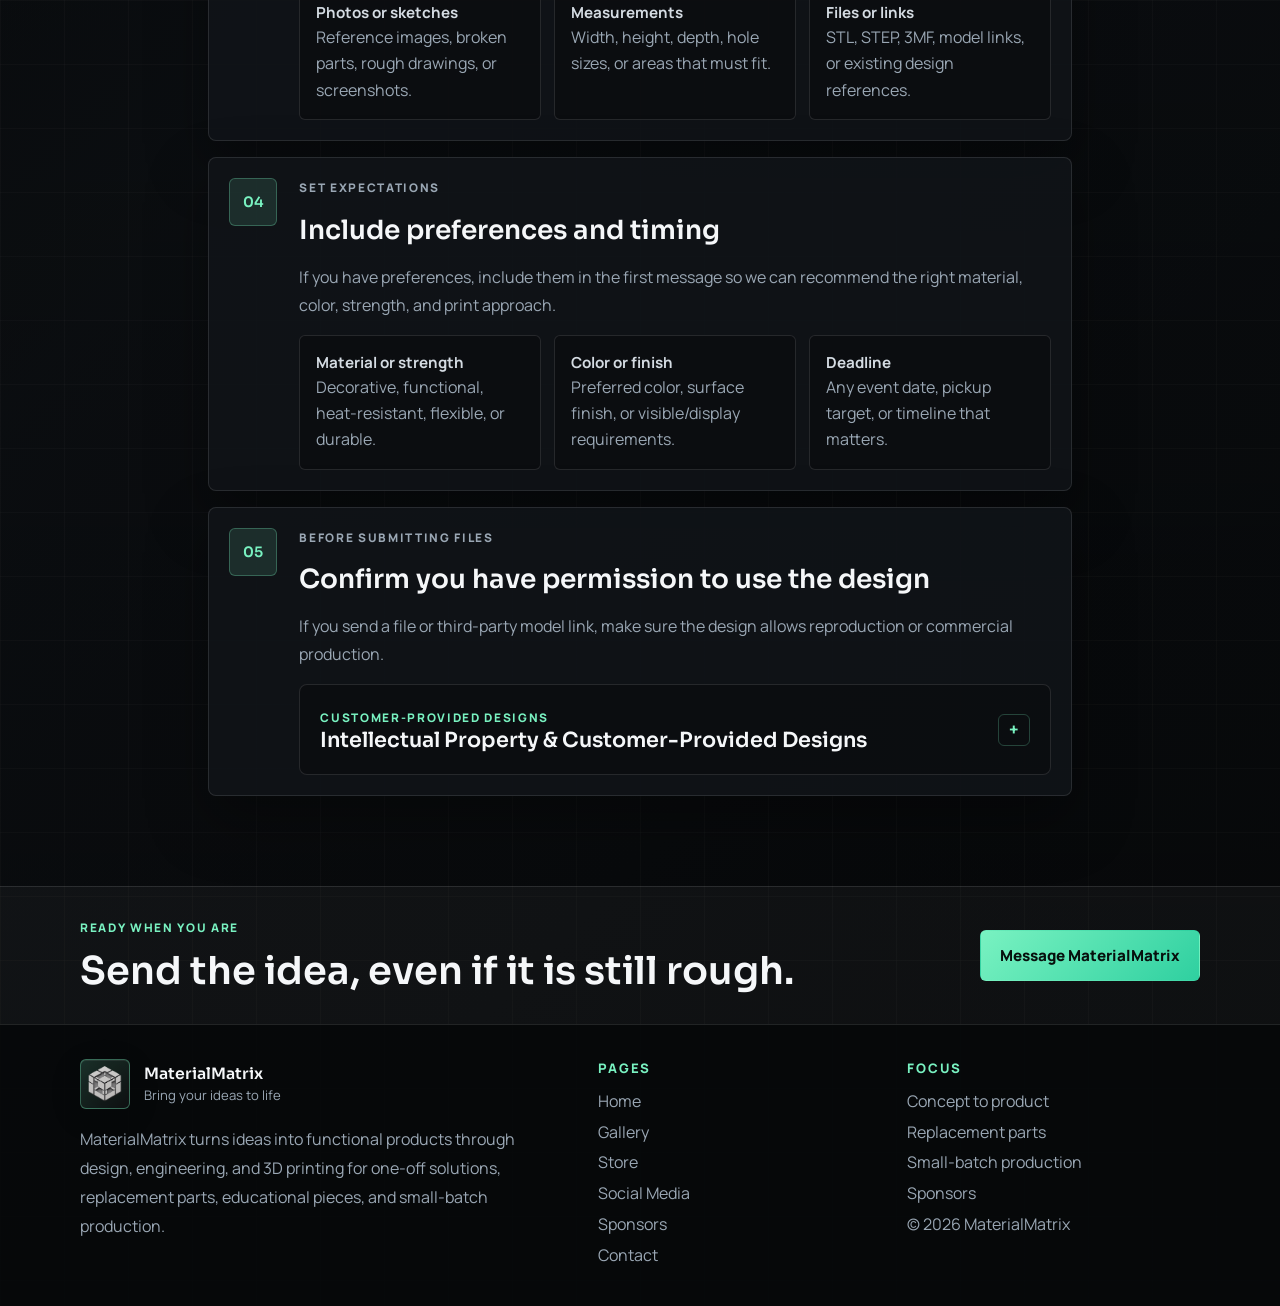
==== commit 51aaa4f9: "Remove Play page and game" ====
--- a/contact.html
+++ b/contact.html
@@ -101,7 +101,6 @@
           <a href="index.html">Home</a>
           <a href="gallery.html">Gallery</a>
           <a href="store.html">Store</a>
-          <a href="play.html">Play</a>
           <a href="social-media.html">Social Media</a>
           <a href="sponsors.html">Sponsors</a>
           <a class="active" aria-current="page" href="contact.html">Contact</a>
@@ -352,7 +351,6 @@
             <a href="index.html">Home</a>
             <a href="gallery.html">Gallery</a>
             <a href="store.html">Store</a>
-            <a href="play.html">Play</a>
             <a href="social-media.html">Social Media</a>
             <a href="sponsors.html">Sponsors</a>
             <a href="contact.html">Contact</a>
--- a/assets/css/styles.css
+++ b/assets/css/styles.css
@@ -469,7 +469,7 @@
 }
 
 .metrics-grid {
-  grid-template-columns: repeat(2, minmax(0, 1fr));
+  grid-template-columns: 1fr;
   padding: 1.35rem 0;
 }
 
@@ -1259,7 +1259,6 @@
   }
 
   .hero-meta,
-  .metrics-grid,
   .grid-3,
   .gallery-grid,
   .store-grid,
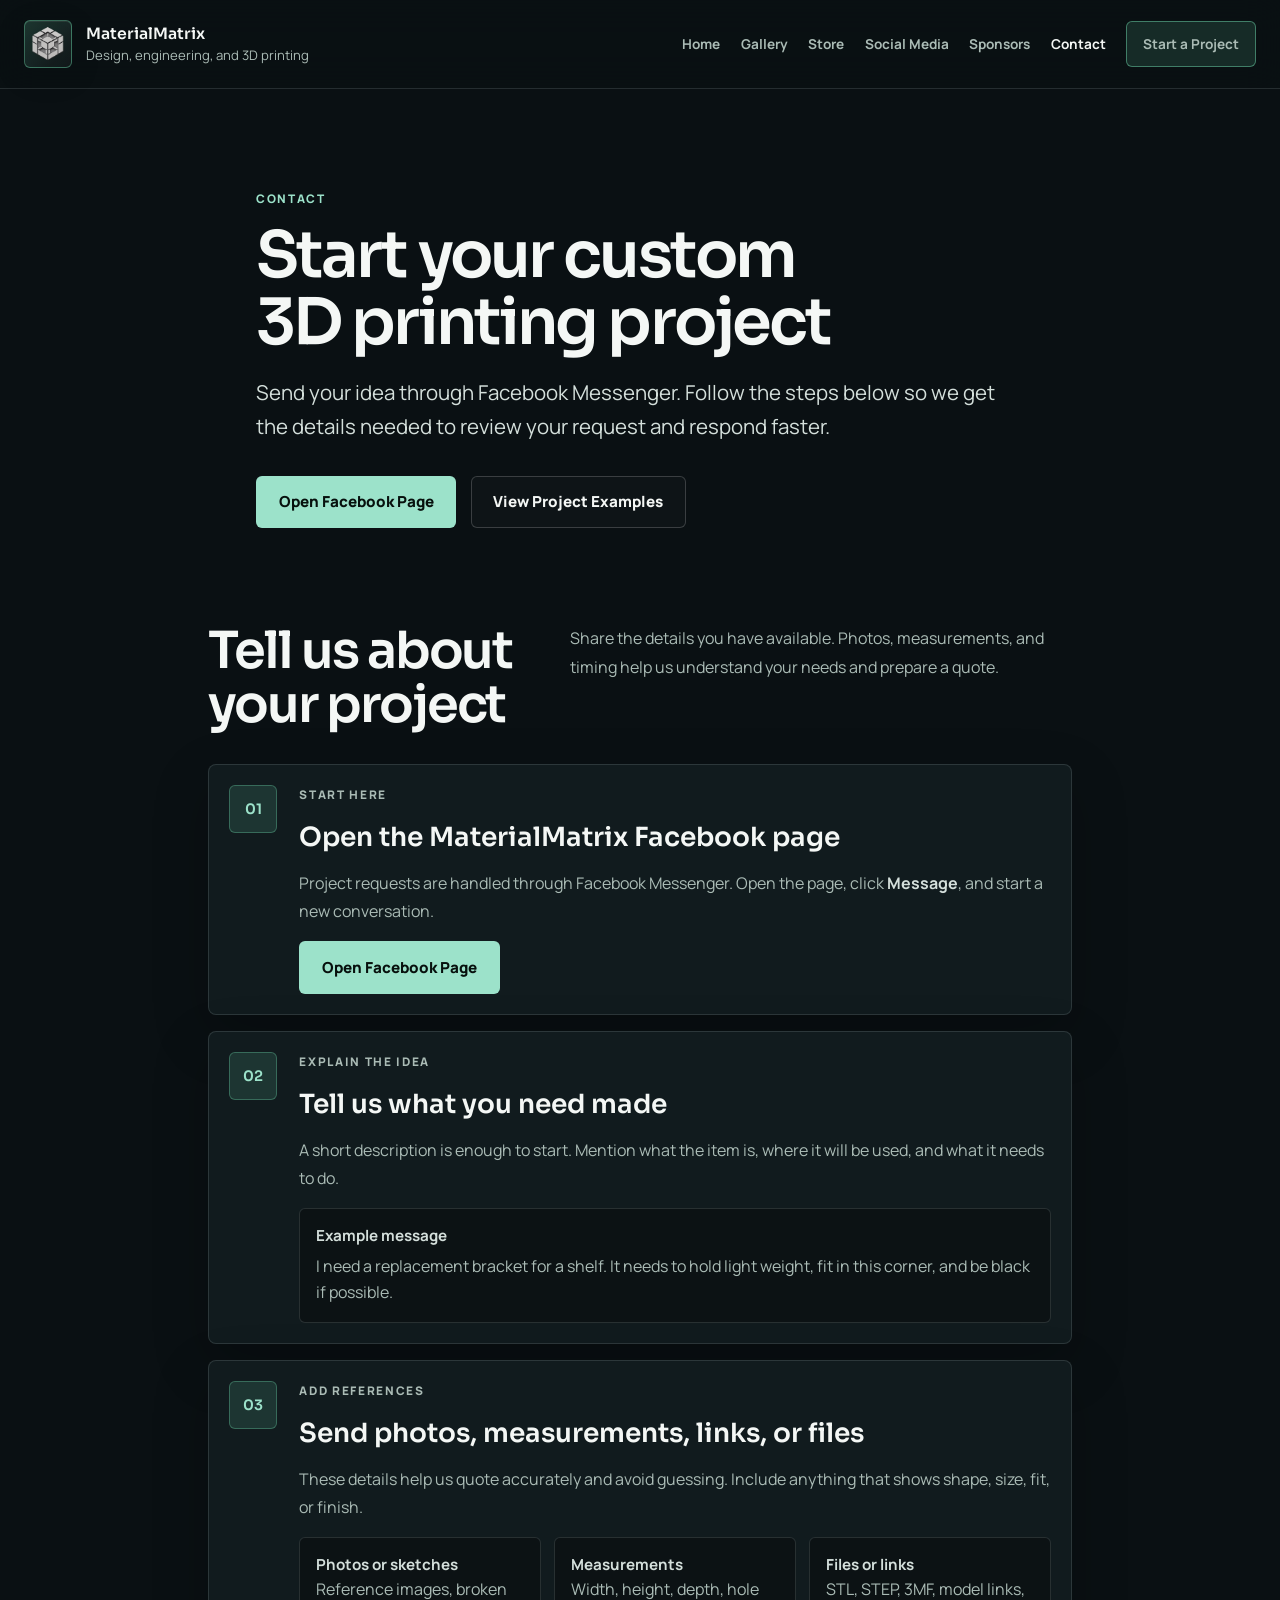
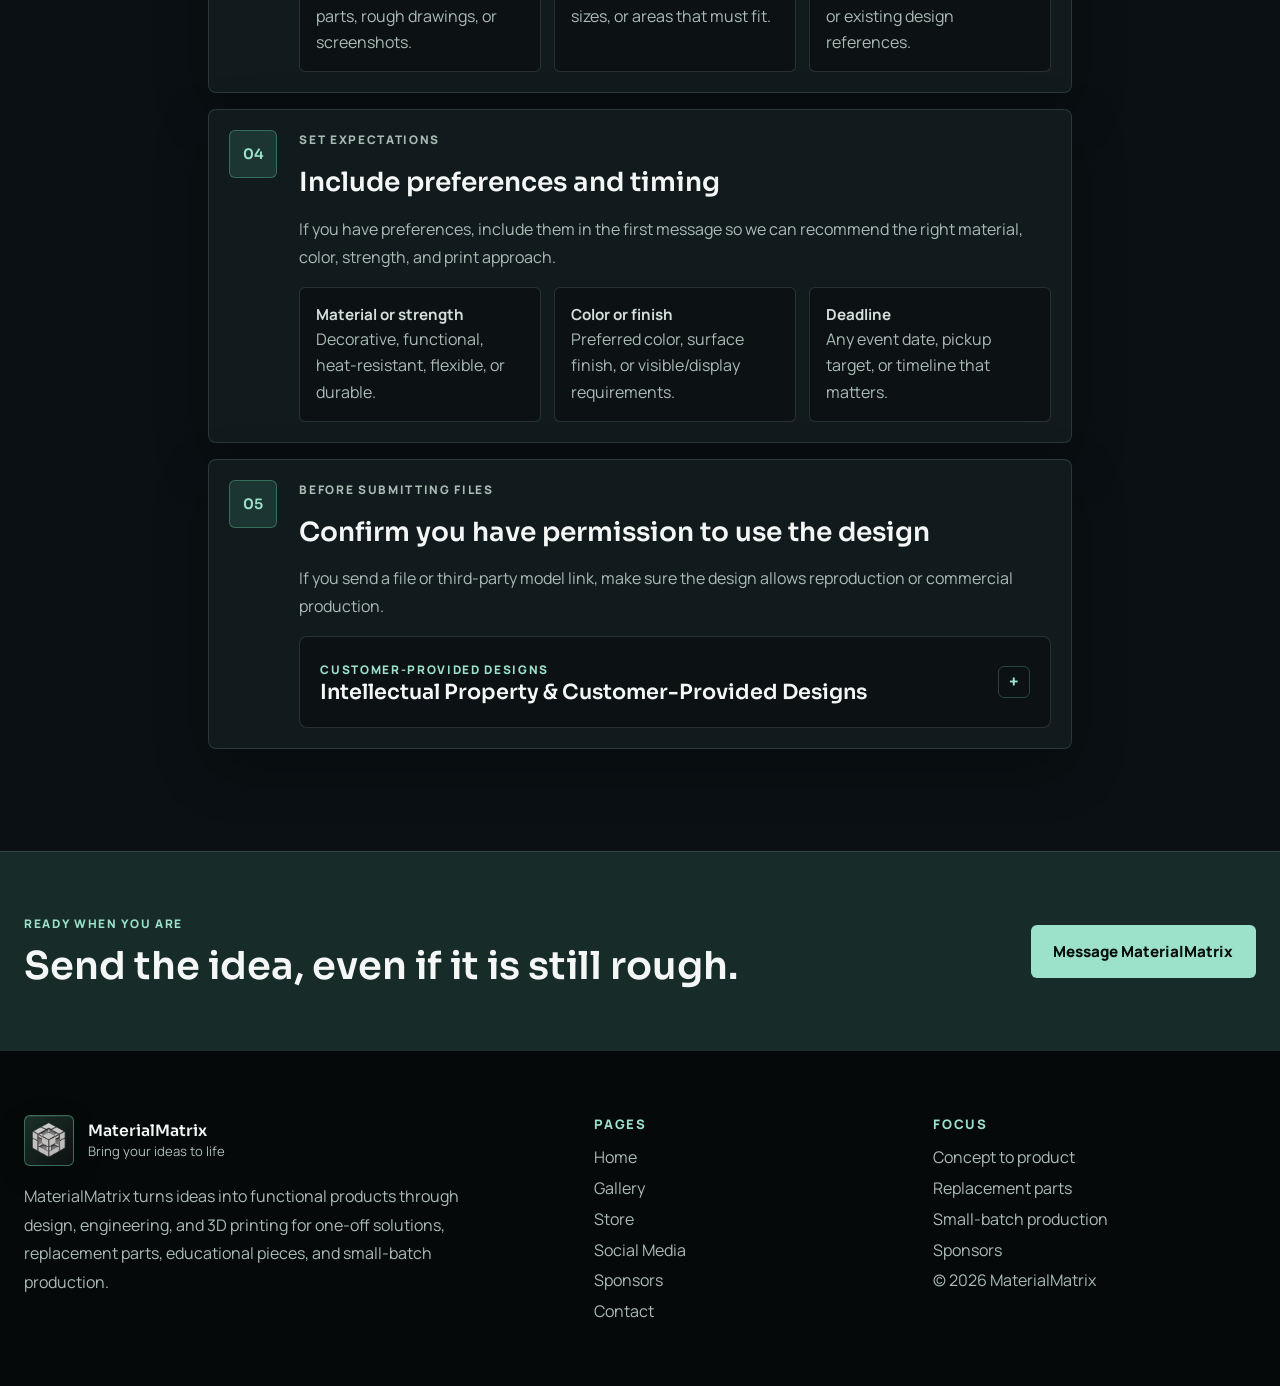
==== commit 9cb7b047: "Refresh site design and search metadata" ====
--- a/contact.html
+++ b/contact.html
@@ -24,7 +24,7 @@
     />
     <meta
       property="og:image:alt"
-      content="Contact Material Matrix to start a custom 3D printing project"
+      content="Custom 3D printed Tacoma tailgate piece by Material Matrix"
     />
     <meta name="twitter:card" content="summary_large_image" />
     <meta
@@ -39,7 +39,7 @@
       name="twitter:image"
       content="https://materialmatrix.github.io/assets/images/work/tacoma-tailgate.jpg"
     />
-    <title>MaterialMatrix | Contact</title>
+    <title>Contact for Custom 3D Printing | Material Matrix</title>
     <link rel="preconnect" href="https://fonts.googleapis.com" />
     <link rel="preconnect" href="https://fonts.gstatic.com" crossorigin />
     <link
@@ -47,8 +47,8 @@
       rel="stylesheet"
     />
     <link rel="icon" type="image/png" href="assets/images/materialmatrix-logo.png" />
-    <link rel="stylesheet" href="assets/css/styles.css?v=20260602" />
-    <script src="assets/js/main.js" defer></script>
+    <link rel="stylesheet" href="assets/css/styles.css?v=20261030" />
+    <script src="assets/js/main.js?v=20261030" defer></script>
     <script type="application/ld+json">
       {
         "@context": "https://schema.org",
@@ -60,7 +60,6 @@
           "@type": "LocalBusiness",
           "@id": "https://materialmatrix.github.io/#localbusiness",
           "email": "mailto:materialmatrix3d@gmail.com",
-          "openingHours": "Mo-Su 00:00-23:59",
           "sameAs": [
             "https://www.facebook.com/profile.php?id=61560763095133"
           ]
@@ -69,6 +68,7 @@
     </script>
   </head>
   <body>
+    <a class="skip-link" href="#main-content">Skip to content</a>
     <header class="site-header">
       <div class="container nav-shell">
         <a class="brand" href="index.html">
@@ -109,7 +109,7 @@
       </div>
     </header>
 
-    <main>
+    <main id="main-content">
       <section class="page-hero contact-hero">
         <div class="container contact-hero-simple">
           <p class="eyebrow">Contact</p>
@@ -136,10 +136,10 @@
       <section class="section contact-steps-section">
         <div class="container contact-steps-shell">
           <div class="section-heading contact-steps-heading">
-            <h2>Send a request step by step</h2>
+            <h2>Tell us about your project</h2>
             <p>
-              Work down this list in order. If you do not have every detail yet,
-              send what you have and we can help fill in the gaps.
+              Share the details you have available. Photos, measurements, and
+              timing help us understand your needs and prepare a quote.
             </p>
           </div>
 
--- a/assets/css/styles.css
+++ b/assets/css/styles.css
@@ -1,18 +1,18 @@
 :root {
-  --bg: #090b0d;
-  --bg-elevated: rgba(16, 20, 24, 0.88);
+  --bg: #0a1013;
+  --bg-elevated: #111b1e;
   --bg-soft: rgba(27, 33, 40, 0.88);
   --panel: rgba(18, 22, 27, 0.94);
-  --border: rgba(255, 255, 255, 0.11);
+  --border: rgba(204, 228, 223, 0.14);
   --border-strong: rgba(255, 255, 255, 0.18);
-  --text: #f5f7f9;
-  --text-soft: #d4dbe2;
-  --muted: #9aa7b4;
-  --accent: #79f2c1;
-  --accent-strong: #2fd0a0;
+  --text: #f4f7f5;
+  --text-soft: #d4dfdb;
+  --muted: #aabbb5;
+  --accent: #9ce2ca;
+  --accent-strong: #63c6aa;
   --accent-soft: rgba(121, 242, 193, 0.12);
-  --shadow: 0 24px 60px rgba(0, 0, 0, 0.34);
-  --max-width: 1120px;
+  --shadow: 0 20px 55px rgba(0, 0, 0, 0.22);
+  --max-width: 1240px;
   --radius: 8px;
 }
 
@@ -32,12 +32,7 @@
   overflow-x: hidden;
   font-family: "Manrope", sans-serif;
   color: var(--text);
-  background:
-    linear-gradient(180deg, rgba(0, 0, 0, 0.16), rgba(0, 0, 0, 0.38)),
-    linear-gradient(rgba(255, 255, 255, 0.03) 1px, transparent 1px),
-    linear-gradient(90deg, rgba(255, 255, 255, 0.03) 1px, transparent 1px),
-    linear-gradient(135deg, #060709 0%, #0f1317 48%, #090b0d 100%);
-  background-size: auto, 64px 64px, 64px 64px, auto;
+  background: #0a1013;
 }
 
 img {
@@ -58,7 +53,7 @@
 }
 
 .container {
-  width: min(var(--max-width), calc(100% - 2rem));
+  width: min(var(--max-width), calc(100% - 3rem));
   margin: 0 auto;
 }
 
@@ -93,12 +88,29 @@
   line-height: 1.05;
 }
 
+.skip-link {
+  position: fixed;
+  top: 0.75rem;
+  left: 0.75rem;
+  z-index: 200;
+  padding: 0.8rem 1rem;
+  border-radius: 6px;
+  background: var(--accent);
+  color: #07100d;
+  font-weight: 800;
+  transform: translateY(-200%);
+}
+
+.skip-link:focus {
+  transform: translateY(0);
+}
+
 .site-header {
   position: sticky;
   top: 0;
   z-index: 100;
   border-bottom: 1px solid var(--border);
-  background: rgba(7, 9, 11, 0.82);
+  background: rgba(10, 16, 19, 0.94);
   backdrop-filter: blur(18px);
 }
 
@@ -108,7 +120,7 @@
   align-items: center;
   justify-content: space-between;
   gap: 1.25rem;
-  min-height: 4.9rem;
+  min-height: 5.5rem;
 }
 
 .brand {
@@ -158,11 +170,11 @@
 .site-nav {
   display: flex;
   align-items: center;
-  gap: 1.25rem;
+  gap: clamp(0.8rem, 1.6vw, 1.5rem);
 }
 
 .site-nav a {
-  font-size: 0.95rem;
+  font-size: 0.85rem;
   font-weight: 700;
   color: var(--muted);
   transition: color 160ms ease, border-color 160ms ease, background-color 160ms ease;
@@ -207,7 +219,8 @@
 }
 
 .hero {
-  padding: clamp(4rem, 8vw, 7rem) 0 4rem;
+  padding: clamp(4rem, 7vw, 6rem) 0;
+  background: radial-gradient(ellipse at 85% 15%, rgba(65, 125, 110, 0.13), transparent 45%);
 }
 
 .hero-grid,
@@ -228,8 +241,10 @@
 }
 
 .hero h1 {
-  max-width: 9ch;
-  font-size: clamp(2.75rem, 7vw, 5.5rem);
+  max-width: 13ch;
+  margin-bottom: 1.5rem;
+  font-size: clamp(2.7rem, 5.3vw, 5rem);
+  letter-spacing: -0.055em;
 }
 
 .hero-text {
@@ -243,15 +258,15 @@
   display: flex;
   flex-wrap: wrap;
   gap: 0.9rem;
-  margin: 2rem 0;
+  margin: 2rem 0 2.5rem;
 }
 
 .button {
   display: inline-flex;
   align-items: center;
   justify-content: center;
-  min-height: 3.2rem;
-  padding: 0 1.2rem;
+  min-height: 3.3rem;
+  padding: 0 1.35rem;
   border: 1px solid transparent;
   border-radius: 6px;
   font-size: 0.95rem;
@@ -266,7 +281,7 @@
 }
 
 .button-primary {
-  background: linear-gradient(135deg, var(--accent), var(--accent-strong));
+  background: var(--accent);
   color: #07100d;
 }
 
@@ -292,9 +307,9 @@
 }
 
 .hero-media-banner img {
-  aspect-ratio: 1 / 1;
+  aspect-ratio: 1 / 1.05;
   height: auto;
-  object-fit: contain;
+  object-fit: cover;
   object-position: center;
 }
 
@@ -511,22 +526,24 @@
 }
 
 .section {
-  padding: clamp(3.5rem, 7vw, 6rem) 0;
+  padding: clamp(4.5rem, 8vw, 7.5rem) 0;
 }
 
 .section-alt {
-  background: rgba(255, 255, 255, 0.025);
+  background: #101a1d;
   border-top: 1px solid var(--border);
   border-bottom: 1px solid var(--border);
 }
 
 .page-hero {
-  padding: clamp(3.5rem, 7vw, 5rem) 0 2.5rem;
+  padding: clamp(4.5rem, 8vw, 7rem) 0 3rem;
 }
 
 .page-hero h1 {
-  max-width: 12ch;
-  font-size: clamp(2.35rem, 5vw, 4.1rem);
+  max-width: 14ch;
+  margin-bottom: 1.25rem;
+  font-size: clamp(2.6rem, 5vw, 4.5rem);
+  letter-spacing: -0.045em;
 }
 
 .section-heading {
@@ -538,8 +555,9 @@
 }
 
 .section-heading h2 {
-  max-width: 10ch;
-  font-size: clamp(2rem, 4vw, 3rem);
+  max-width: 15ch;
+  font-size: clamp(2.1rem, 4vw, 3.3rem);
+  letter-spacing: -0.04em;
 }
 
 .section-heading p {
@@ -566,11 +584,11 @@
 .info-card,
 .contact-form-card,
 .contact-sidecard {
-  padding: 1.3rem;
+  padding: clamp(1.4rem, 2.5vw, 2rem);
   border: 1px solid var(--border);
   border-radius: var(--radius);
   background: var(--bg-elevated);
-  box-shadow: var(--shadow);
+  box-shadow: none;
 }
 
 .feature-card h3,
@@ -659,9 +677,9 @@
 }
 
 .cta-band {
-  padding: 2.1rem 0;
+  padding: clamp(3rem, 5vw, 4.5rem) 0;
   border-top: 1px solid var(--border);
-  background: rgba(255, 255, 255, 0.03);
+  background: #172c29;
 }
 
 .cta-band-inner {
@@ -786,7 +804,7 @@
 
 .footer-grid {
   grid-template-columns: 1.2fr 0.7fr 0.7fr;
-  padding: 2.1rem 0 2.5rem;
+  padding: 4rem 0;
 }
 
 .footer-brand {
@@ -890,7 +908,7 @@
   gap: 1.15rem;
   min-height: 100%;
   padding: clamp(1.25rem, 3vw, 1.75rem);
-  border: 1px dashed rgba(121, 242, 193, 0.32);
+  border: 1px solid var(--border);
   border-radius: var(--radius);
   background:
     linear-gradient(135deg, rgba(121, 242, 193, 0.1), transparent 56%),
@@ -1324,17 +1342,13 @@
 
   .hero h1 {
     font-size: clamp(2.2rem, 12vw, 3.3rem);
-    max-width: 10ch;
+    max-width: 14ch;
   }
 
   .hero-media-banner img {
     aspect-ratio: 1 / 1;
     height: auto;
-    object-fit: contain;
-  }
-
-  .hero-copy {
-    max-width: 19rem;
+    object-fit: cover;
   }
 
   .store-actions,
@@ -1373,3 +1387,18 @@
     display: none;
   }
 }
+
+/* Consistent keyboard access and reduced-motion support across the site. */
+:focus-visible {
+  outline: 2px solid var(--accent);
+  outline-offset: 4px;
+}
+
+@media (prefers-reduced-motion: reduce) {
+  html { scroll-behavior: auto; }
+  *, *::before, *::after {
+    animation-duration: 0.01ms !important;
+    animation-iteration-count: 1 !important;
+    transition-duration: 0.01ms !important;
+  }
+}
